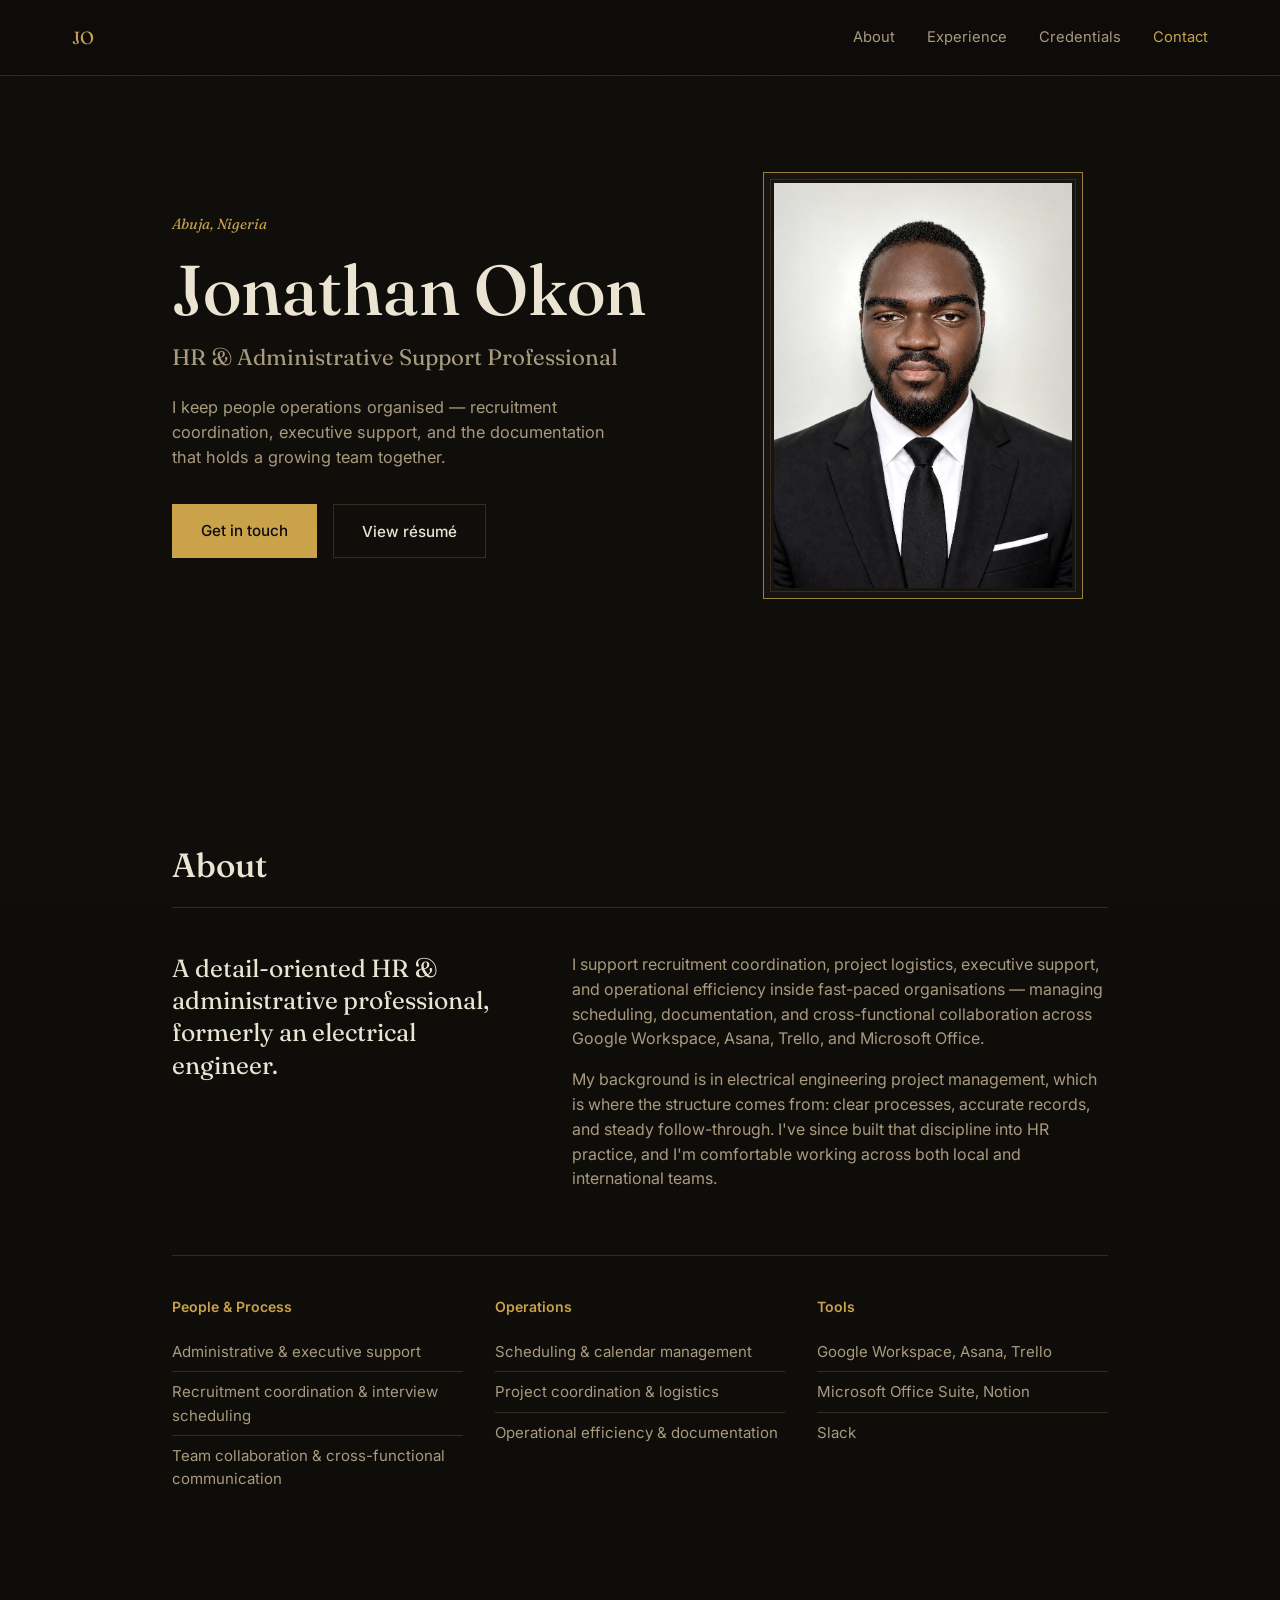
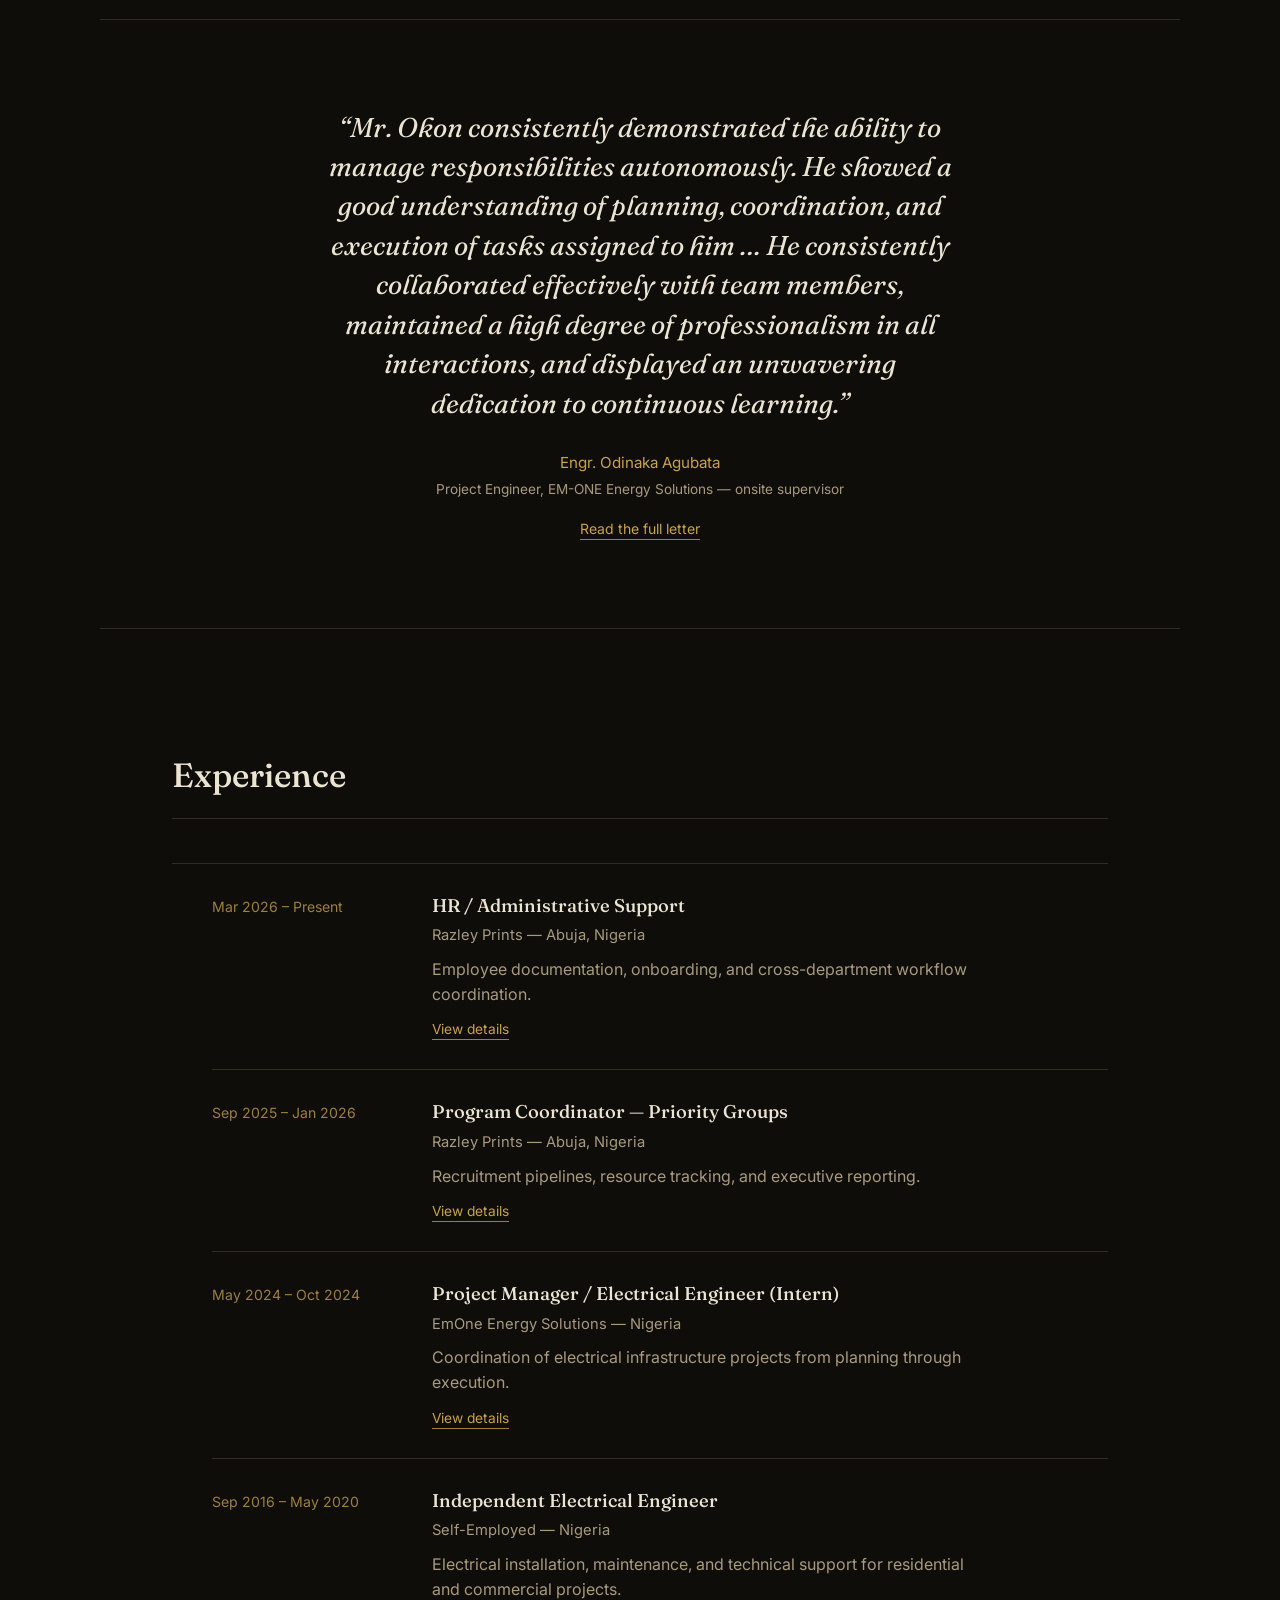
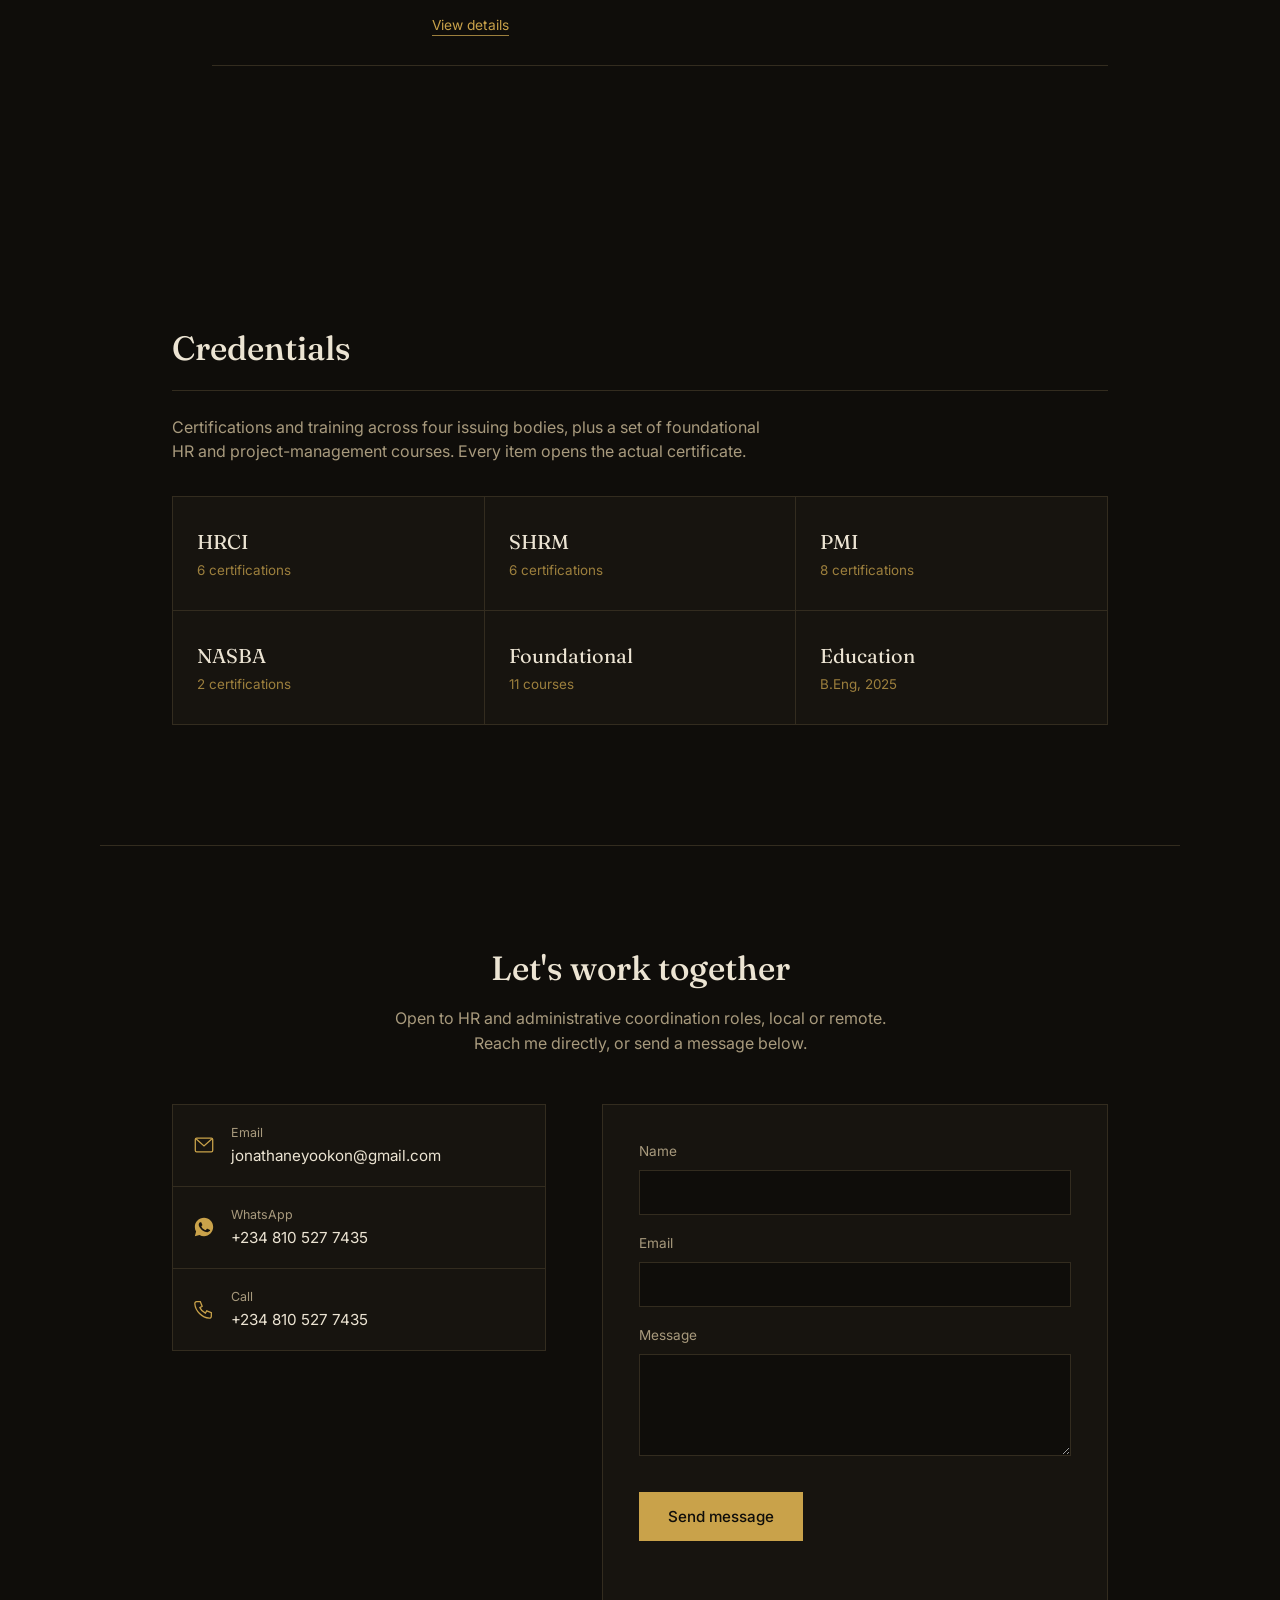
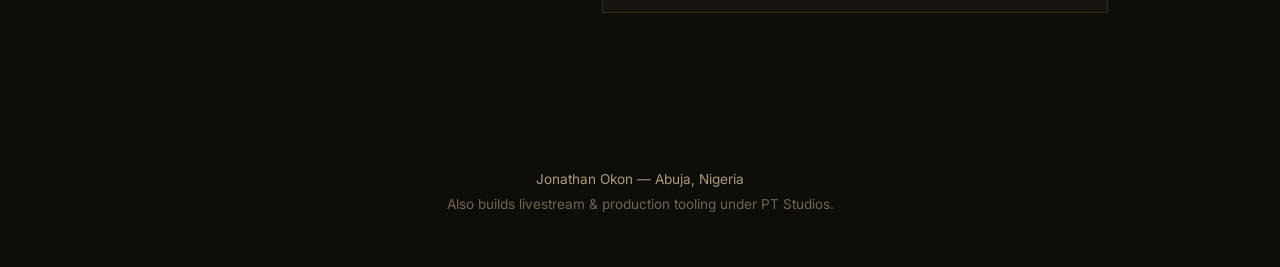
==== index.html @ d79b2dd8 "Update index.html" ====
<!DOCTYPE html>
<html lang="en">
<head>
<meta charset="UTF-8">
<meta name="viewport" content="width=device-width, initial-scale=1.0">
<title>Jonathan Okon — HR &amp; Administrative Support</title>
<meta name="description" content="Jonathan 'Pandaa' Okon — HR and Administrative Support professional based in Abuja, Nigeria. Recruitment coordination, project logistics, executive support.">

<meta property="og:type" content="profile">
<meta property="og:site_name" content="Jonathan Okon">
<meta property="og:title" content="Jonathan Okon — HR & Administrative Support">
<meta property="og:description" content="HR and Administrative Support professional based in Abuja, Nigeria. Recruitment coordination, project logistics, executive support.">
<meta property="og:image" content="https://jonathan-okon-portfolio.netlify.app/assets/og-image.jpg">
<meta property="og:image:width" content="1200">
<meta property="og:image:height" content="630">
<meta property="og:url" content="https://jonathan-okon-portfolio.netlify.app/">
<meta name="twitter:card" content="summary_large_image">
<meta name="twitter:title" content="Jonathan Okon — HR & Administrative Support">
<meta name="twitter:description" content="HR and Administrative Support professional based in Abuja, Nigeria. Recruitment coordination, project logistics, executive support.">
<meta name="twitter:image" content="https://jonathan-okon-portfolio.netlify.app/assets/og-image.jpg">
<link rel="icon" href="data:image/svg+xml,<svg xmlns=%22http://www.w3.org/2000/svg%22 viewBox=%220 0 100 100%22><rect width=%22100%22 height=%22100%22 rx=%2214%22 fill=%22%230f0d0a%22/><text x=%2250%22 y=%2258%22 font-family=%22Georgia,serif%22 font-size=%2238%22 fill=%22%23c9a24a%22 text-anchor=%22middle%22>JO</text></svg>">
<link rel="preconnect" href="https://fonts.googleapis.com">
<link rel="preconnect" href="https://fonts.gstatic.com" crossorigin>
<link href="https://fonts.googleapis.com/css2?family=Fraunces:opsz,wght@9..144,400;9..144,500;9..144,600&family=Inter:wght@400;500;600&display=swap" rel="stylesheet">
<link rel="preload" as="image" href="assets/jonathan-okon.jpg">
<link rel="stylesheet" href="css/style.css">
<script type="application/ld+json">
{
  "@context": "https://schema.org",
  "@type": "Person",
  "name": "Jonathan Okon",
  "alternateName": "Pandaa",
  "jobTitle": "HR & Administrative Support Professional",
  "url": "https://jonathan-okon-portfolio.netlify.app/",
  "image": "https://jonathan-okon-portfolio.netlify.app/assets/jonathan-okon.jpg",
  "email": "mailto:jonathaneyookon@gmail.com",
  "telephone": "+2348105277435",
  "address": {
    "@type": "PostalAddress",
    "addressLocality": "Abuja",
    "addressCountry": "NG"
  },
  "alumniOf": {
    "@type": "CollegeOrUniversity",
    "name": "University of Abuja"
  },
  "knowsAbout": [
    "Human Resources",
    "Administrative Support",
    "Recruitment Coordination",
    "Project Coordination"
  ]
}
</script>
</head>
<body>

<div class="grain" aria-hidden="true"></div>

<header class="site-nav">
  <a class="nav-mark" href="#top">JO</a>
  <nav>
    <a href="#about">About</a>
    <a href="#experience">Experience</a>
    <a href="#credentials">Credentials</a>
    <a href="#contact">Contact</a>
  </nav>
</header>

<main id="top">

  <!-- HERO -->
  <section class="hero" id="hero">
    <div class="hero-copy">
      <p class="hero-kicker">Abuja, Nigeria</p>
      <h1>Jonathan Okon</h1>
      <p class="hero-role">HR &amp; Administrative Support Professional</p>
      <p class="hero-lede">I keep people operations organised — recruitment coordination, executive support, and the documentation that holds a growing team together.</p>
      <div class="hero-actions">
        <a class="btn btn-gold" href="#contact">Get in touch</a>
        <button type="button" class="btn btn-line" data-pdf-src="assets/Jonathan-Okon-Resume.pdf" data-pdf-title="Résumé" data-pdf-kicker="Jonathan Okon">View résumé</button>
      </div>
    </div>
    <div class="hero-portrait">
      <div class="portrait-frame">
        <img src="assets/jonathan-okon.jpg" alt="Portrait of Jonathan Okon" width="864" height="1152">
      </div>
    </div>
  </section>

  <!-- ABOUT -->
  <section class="about" id="about">
    <h2>About</h2>
    <div class="about-grid">
      <p class="about-lead">A detail-oriented HR &amp; administrative professional, formerly an electrical engineer.</p>
      <div class="about-body">
        <p>I support recruitment coordination, project logistics, executive support, and operational efficiency inside fast-paced organisations — managing scheduling, documentation, and cross-functional collaboration across Google Workspace, Asana, Trello, and Microsoft Office.</p>
        <p>My background is in electrical engineering project management, which is where the structure comes from: clear processes, accurate records, and steady follow-through. I've since built that discipline into HR practice, and I'm comfortable working across both local and international teams.</p>
      </div>
    </div>

    <div class="competencies">
      <div class="competency-col">
        <h3>People &amp; Process</h3>
        <ul>
          <li>Administrative &amp; executive support</li>
          <li>Recruitment coordination &amp; interview scheduling</li>
          <li>Team collaboration &amp; cross-functional communication</li>
        </ul>
      </div>
      <div class="competency-col">
        <h3>Operations</h3>
        <ul>
          <li>Scheduling &amp; calendar management</li>
          <li>Project coordination &amp; logistics</li>
          <li>Operational efficiency &amp; documentation</li>
        </ul>
      </div>
      <div class="competency-col">
        <h3>Tools</h3>
        <ul>
          <li>Google Workspace, Asana, Trello</li>
          <li>Microsoft Office Suite, Notion</li>
          <li>Slack</li>
        </ul>
      </div>
    </div>
  </section>

  <!-- RECOMMENDATION -->
  <section class="recommendation" id="recommendation">
    <blockquote>
      <p>&ldquo;Mr. Okon consistently demonstrated the ability to manage responsibilities autonomously. He showed a good understanding of planning, coordination, and execution of tasks assigned to him&nbsp;&hellip; He consistently collaborated effectively with team members, maintained a high degree of professionalism in all interactions, and displayed an unwavering dedication to continuous learning.&rdquo;</p>
    </blockquote>
    <div class="recommendation-attribution">
      <span class="recommendation-name">Engr. Odinaka Agubata</span>
      <span class="recommendation-role">Project Engineer, EM-ONE Energy Solutions — onsite supervisor</span>
    </div>
    <button type="button" class="recommendation-link" data-pdf-src="assets/Recommendation-Letter.pdf" data-pdf-title="Recommendation Letter" data-pdf-kicker="Engr. Odinaka Agubata · EM-ONE Energy Solutions">Read the full letter</button>
  </section>

  <!-- EXPERIENCE -->
  <section class="experience" id="experience">
    <h2>Experience</h2>
    <ol class="timeline">

      <li class="timeline-item" data-open-modal="exp-1">
        <div class="timeline-when">Mar 2026 – Present</div>
        <div class="timeline-main">
          <h3>HR / Administrative Support</h3>
          <p class="timeline-org">Razley Prints — Abuja, Nigeria</p>
          <p class="timeline-summary">Employee documentation, onboarding, and cross-department workflow coordination.</p>
          <span class="timeline-link">View details</span>
        </div>
      </li>

      <li class="timeline-item" data-open-modal="exp-2">
        <div class="timeline-when">Sep 2025 – Jan 2026</div>
        <div class="timeline-main">
          <h3>Program Coordinator — Priority Groups</h3>
          <p class="timeline-org">Razley Prints — Abuja, Nigeria</p>
          <p class="timeline-summary">Recruitment pipelines, resource tracking, and executive reporting.</p>
          <span class="timeline-link">View details</span>
        </div>
      </li>

      <li class="timeline-item" data-open-modal="exp-3">
        <div class="timeline-when">May 2024 – Oct 2024</div>
        <div class="timeline-main">
          <h3>Project Manager / Electrical Engineer (Intern)</h3>
          <p class="timeline-org">EmOne Energy Solutions — Nigeria</p>
          <p class="timeline-summary">Coordination of electrical infrastructure projects from planning through execution.</p>
          <span class="timeline-link">View details</span>
        </div>
      </li>

      <li class="timeline-item" data-open-modal="exp-4">
        <div class="timeline-when">Sep 2016 – May 2020</div>
        <div class="timeline-main">
          <h3>Independent Electrical Engineer</h3>
          <p class="timeline-org">Self-Employed — Nigeria</p>
          <p class="timeline-summary">Electrical installation, maintenance, and technical support for residential and commercial projects.</p>
          <span class="timeline-link">View details</span>
        </div>
      </li>

    </ol>
  </section>

  <!-- CREDENTIALS -->
  <section class="credentials" id="credentials">
    <h2>Credentials</h2>
    <p class="credentials-lede">Certifications and training across four issuing bodies, plus a set of foundational HR and project-management courses. Every item opens the actual certificate.</p>

    <div class="credential-grid">
      <button class="credential-tile" data-open-modal="cred-hrci">
        <span class="credential-name">HRCI</span>
        <span class="credential-count">6 certifications</span>
      </button>
      <button class="credential-tile" data-open-modal="cred-shrm">
        <span class="credential-name">SHRM</span>
        <span class="credential-count">6 certifications</span>
      </button>
      <button class="credential-tile" data-open-modal="cred-pmi">
        <span class="credential-name">PMI</span>
        <span class="credential-count">8 certifications</span>
      </button>
      <button class="credential-tile" data-open-modal="cred-nasba">
        <span class="credential-name">NASBA</span>
        <span class="credential-count">2 certifications</span>
      </button>
      <button class="credential-tile" data-open-modal="cred-foundational">
        <span class="credential-name">Foundational</span>
        <span class="credential-count">11 courses</span>
      </button>
      <button class="credential-tile" data-open-modal="cred-education">
        <span class="credential-name">Education</span>
        <span class="credential-count">B.Eng, 2025</span>
      </button>
    </div>
  </section>

  <!-- CONTACT -->
  <section class="contact-strip" id="contact">
    <h2>Let's work together</h2>
    <p class="contact-lede">Open to HR and administrative coordination roles, local or remote. Reach me directly, or send a message below.</p>

    <div class="contact-layout">

      <ul class="contact-list">
        <li>
          <a class="contact-link" href="mailto:jonathaneyookon@gmail.com">
            <span class="contact-icon" aria-hidden="true">
              <svg viewBox="0 0 24 24" fill="none" stroke="currentColor" stroke-width="1.4"><rect x="2.5" y="4.5" width="19" height="15" rx="1.5"/><path d="M3.5 5.5 12 13 20.5 5.5"/></svg>
            </span>
            <span class="contact-text">
              <span class="contact-label">Email</span>
              <span class="contact-value">jonathaneyookon@gmail.com</span>
            </span>
          </a>
        </li>
        <li>
          <a class="contact-link" href="https://wa.me/2348105277435?text=Hello%20Jonathan%2C%20my%20name%20is%20____%2C%20from%20____.%20I%27m%20reaching%20out%20to%20____" target="_blank" rel="noopener">
            <span class="contact-icon" aria-hidden="true">
              <svg viewBox="0 0 24 24" fill="currentColor"><path d="M12.02 2C6.5 2 2 6.48 2 12c0 1.84.5 3.56 1.36 5.04L2 22l5.12-1.34A9.96 9.96 0 0 0 12.02 22C17.54 22 22 17.52 22 12S17.54 2 12.02 2Zm5.78 14.24c-.24.68-1.4 1.3-1.94 1.36-.5.06-1.12.08-1.8-.12-.42-.12-.96-.3-1.66-.6-2.92-1.26-4.82-4.18-4.96-4.38-.14-.2-1.18-1.58-1.18-3 0-1.44.75-2.14 1.02-2.44.26-.28.56-.34.76-.34.2 0 .4 0 .56.02.18.02.42-.08.66.5.24.6.82 2.06.9 2.2.08.16.14.34.02.54-.1.2-.16.32-.32.5-.16.18-.34.4-.48.54-.16.16-.32.32-.14.64.18.32.8 1.32 1.72 2.14 1.18 1.06 2.18 1.4 2.5 1.56.32.16.5.14.7-.06.2-.2.82-.94 1.04-1.26.22-.32.44-.26.72-.16.28.1 1.8.86 2.1 1.02.3.16.5.24.58.36.08.14.08.76-.16 1.44Z"/></svg>
            </span>
            <span class="contact-text">
              <span class="contact-label">WhatsApp</span>
              <span class="contact-value">+234 810 527 7435</span>
            </span>
          </a>
        </li>
        <li>
          <a class="contact-link" href="tel:+2348105277435">
            <span class="contact-icon" aria-hidden="true">
              <svg viewBox="0 0 24 24" fill="none" stroke="currentColor" stroke-width="1.4"><path d="M4 4h4l2 5-2.5 1.5a12 12 0 0 0 6 6L15 14l5 2v4a2 2 0 0 1-2.2 2C9.8 21.4 2.6 14.2 2 6.2A2 2 0 0 1 4 4Z"/></svg>
            </span>
            <span class="contact-text">
              <span class="contact-label">Call</span>
              <span class="contact-value">+234 810 527 7435</span>
            </span>
          </a>
        </li>
      </ul>

      <form class="contact-form" id="contact-form" name="contact" method="POST" action="/thanks.html" data-netlify="true" data-netlify-recaptcha="true" netlify-honeypot="company">
        <input type="hidden" name="form-name" value="contact">
        <p class="hidden-field"><label>Don't fill this out if you're human: <input name="company"></label></p>

        <label class="field">
          <span>Name</span>
          <input type="text" name="name" required autocomplete="name">
        </label>
        <label class="field">
          <span>Email</span>
          <input type="email" name="email" required autocomplete="email">
        </label>
        <label class="field">
          <span>Message</span>
          <textarea name="message" rows="4" required></textarea>
        </label>

        <div data-netlify-recaptcha="true"></div>

        <button class="btn btn-gold" type="submit">Send message</button>
        <p class="form-status" id="form-status" role="status" aria-live="polite"></p>
      </form>

    </div>
  </section>

</main>

<footer class="site-footer">
  <p>Jonathan Okon — Abuja, Nigeria</p>
  <p class="footer-note">Also builds livestream &amp; production tooling under PT Studios.</p>
</footer>

<!-- ===================== MODALS ===================== -->

<div class="modal-backdrop" id="modal-backdrop"></div>

<!-- Experience modals -->
<div class="modal" id="exp-1" role="dialog" aria-modal="true" aria-labelledby="exp-1-title">
  <button class="modal-close" data-close-modal aria-label="Close">&times;</button>
  <p class="modal-kicker">Jan 2026 – Present · Razley Prints</p>
  <h3 id="exp-1-title">HR / Administrative Support</h3>
  <ul>
    <li>Support HR and administrative operations across multiple internal departments.</li>
    <li>Prepare and maintain employee documentation, contracts, and HR records in accordance with company policy.</li>
    <li>Coordinate staff communication and internal workflow processes to ensure operational continuity.</li>
    <li>Manage organised employee filing and documentation systems for accurate record-keeping.</li>
    <li>Support onboarding activities and documentation for interns and NYSC corps members.</li>
    <li>Assist management with workflow coordination, scheduling, and administrative task delivery.</li>
    <li>Collaborate with internal teams to maintain smooth, efficient day-to-day operations.</li>
  </ul>
</div>

<div class="modal" id="exp-2" role="dialog" aria-modal="true" aria-labelledby="exp-2-title">
  <button class="modal-close" data-close-modal aria-label="Close">&times;</button>
  <p class="modal-kicker">Sep 2025 – Jan 2026 · Razley Prints</p>
  <h3 id="exp-2-title">Program Coordinator — Priority Groups</h3>
  <ul>
    <li>Managed administrative and logistical support for key organisational initiatives, ensuring consistent operational efficiency.</li>
    <li>Coordinated end-to-end recruitment pipelines and scheduled candidate interviews.</li>
    <li>Used Google Workspace and Asana to manage tasks, track deadlines, and allocate resources across teams.</li>
    <li>Prepared administrative and operational reports for executive-level meetings.</li>
    <li>Collaborated with cross-functional teams to ensure timely and successful project delivery.</li>
  </ul>
</div>

<div class="modal" id="exp-3" role="dialog" aria-modal="true" aria-labelledby="exp-3-title">
  <button class="modal-close" data-close-modal aria-label="Close">&times;</button>
  <p class="modal-kicker">May 2024 – Oct 2024 · EmOne Energy Solutions</p>
  <h3 id="exp-3-title">Project Manager / Electrical Engineer (Intern)</h3>
  <ul>
    <li>Supported coordination of electrical infrastructure projects from planning through execution.</li>
    <li>Contributed to project documentation, scheduling, and on-site supervision.</li>
    <li>Assisted project teams in delivering key project phases on schedule.</li>
    <li>Provided technical and operational support to the engineering team on active energy projects.</li>
  </ul>
</div>

<div class="modal" id="exp-4" role="dialog" aria-modal="true" aria-labelledby="exp-4-title">
  <button class="modal-close" data-close-modal aria-label="Close">&times;</button>
  <p class="modal-kicker">Sep 2016 – May 2020 · Self-Employed</p>
  <h3 id="exp-4-title">Independent Electrical Engineer</h3>
  <ul>
    <li>Delivered independent electrical installation, maintenance, and technical support services for residential and commercial projects.</li>
  </ul>
</div>

<!-- Credential modals -->
<div class="modal" id="cred-hrci" role="dialog" aria-modal="true" aria-labelledby="cred-hrci-title">
  <button class="modal-close" data-close-modal aria-label="Close">&times;</button>
  <p class="modal-kicker">HRCI</p>
  <h3 id="cred-hrci-title">HRCI Certifications</h3>
  <ul class="cert-list">
    <li><button type="button" data-pdf-src="assets/certificates/administrative-human-resources-hrci.pdf" data-pdf-title="Administrative Human Resources" data-pdf-kicker="HRCI Certification">Administrative Human Resources</button></li>
    <li><button type="button" data-pdf-src="assets/certificates/ethical-hr-leadership-hrci.pdf" data-pdf-title="Ethical HR Leadership" data-pdf-kicker="HRCI Certification">Ethical HR Leadership</button></li>
    <li><button type="button" data-pdf-src="assets/certificates/hr-strategic-workforce-planning-hrci.pdf" data-pdf-title="Human Resources Strategic Workforce Planning" data-pdf-kicker="HRCI Certification">Human Resources Strategic Workforce Planning</button></li>
    <li><button type="button" data-pdf-src="assets/certificates/introduction-to-employee-relations-hrci.pdf" data-pdf-title="Introduction to Employee Relations" data-pdf-kicker="HRCI Certification">Introduction to Employee Relations</button></li>
    <li><button type="button" data-pdf-src="assets/certificates/recruiting-foundations-hrci.pdf" data-pdf-title="Recruiting Foundations" data-pdf-kicker="HRCI Certification">Recruiting Foundations</button></li>
    <li><button type="button" data-pdf-src="assets/certificates/strategic-human-resources-hrci.pdf" data-pdf-title="Strategic Human Resources" data-pdf-kicker="HRCI Certification">Strategic Human Resources</button></li>
  </ul>
  <p class="modal-footnote">Delivered via LinkedIn Learning, an HRCI-approved recertification credit provider. Click any course to view its certificate.</p>
</div>

<div class="modal" id="cred-shrm" role="dialog" aria-modal="true" aria-labelledby="cred-shrm-title">
  <button class="modal-close" data-close-modal aria-label="Close">&times;</button>
  <p class="modal-kicker">SHRM</p>
  <h3 id="cred-shrm-title">SHRM Certifications</h3>
  <ul class="cert-list">
    <li><button type="button" data-pdf-src="assets/certificates/administrative-human-resources-shrm.pdf" data-pdf-title="Administrative Human Resources" data-pdf-kicker="SHRM Certification">Administrative Human Resources</button></li>
    <li><button type="button" data-pdf-src="assets/certificates/ethical-hr-leadership-shrm.pdf" data-pdf-title="Ethical HR Leadership" data-pdf-kicker="SHRM Certification">Ethical HR Leadership</button></li>
    <li><button type="button" data-pdf-src="assets/certificates/hr-strategic-workforce-planning-shrm.pdf" data-pdf-title="Human Resources Strategic Workforce Planning" data-pdf-kicker="SHRM Certification">Human Resources Strategic Workforce Planning</button></li>
    <li><button type="button" data-pdf-src="assets/certificates/introduction-to-employee-relations-shrm.pdf" data-pdf-title="Introduction to Employee Relations" data-pdf-kicker="SHRM Certification">Introduction to Employee Relations</button></li>
    <li><button type="button" data-pdf-src="assets/certificates/recruiting-foundations-shrm.pdf" data-pdf-title="Recruiting Foundations" data-pdf-kicker="SHRM Certification">Recruiting Foundations</button></li>
    <li><button type="button" data-pdf-src="assets/certificates/strategic-human-resources-shrm.pdf" data-pdf-title="Strategic Human Resources" data-pdf-kicker="SHRM Certification">Strategic Human Resources</button></li>
  </ul>
  <p class="modal-footnote">Delivered via LinkedIn Learning, an SHRM-approved recertification credit provider. Click any course to view its certificate.</p>
</div>

<div class="modal" id="cred-pmi" role="dialog" aria-modal="true" aria-labelledby="cred-pmi-title">
  <button class="modal-close" data-close-modal aria-label="Close">&times;</button>
  <p class="modal-kicker">PMI</p>
  <h3 id="cred-pmi-title">PMI Certifications</h3>
  <ul class="cert-list">
    <li><button type="button" data-pdf-src="assets/certificates/communicating-with-executives-pmi.pdf" data-pdf-title="Communicating with Executives" data-pdf-kicker="PMI Certification">Communicating with Executives</button></li>
    <li><button type="button" data-pdf-src="assets/certificates/executive-leadership-pmi.pdf" data-pdf-title="Executive Leadership" data-pdf-kicker="PMI Certification">Executive Leadership</button></li>
    <li><button type="button" data-pdf-src="assets/certificates/leadership-practical-skills-pmi.pdf" data-pdf-title="Leadership: Practical Skills" data-pdf-kicker="PMI Certification">Leadership: Practical Skills</button></li>
    <li><button type="button" data-pdf-src="assets/certificates/managing-multiple-projects-pmi.pdf" data-pdf-title="Managing Multiple Projects" data-pdf-kicker="PMI Certification">Managing Multiple Projects</button></li>
    <li><button type="button" data-pdf-src="assets/certificates/project-management-skills-for-leaders-pmi.pdf" data-pdf-title="Project Management Skills for Leaders" data-pdf-kicker="PMI Certification">Project Management Skills for Leaders</button></li>
    <li><button type="button" data-pdf-src="assets/certificates/skills-to-build-stronger-work-relationships-pmi.pdf" data-pdf-title="Skills to Build Stronger Work Relationships" data-pdf-kicker="PMI Certification">Skills to Build Stronger Work Relationships</button></li>
    <li><button type="button" data-pdf-src="assets/certificates/strategic-project-risk-management-pmi.pdf" data-pdf-title="Strategic Project Risk Management" data-pdf-kicker="PMI Certification">Strategic Project Risk Management</button></li>
    <li><button type="button" data-pdf-src="assets/certificates/strategic-thinking-pmi.pdf" data-pdf-title="Strategic Thinking" data-pdf-kicker="PMI Certification">Strategic Thinking</button></li>
  </ul>
  <p class="modal-footnote">Delivered via LinkedIn Learning as a PMI Registered Education Provider, eligible for PDU credit. Click any course to view its certificate.</p>
</div>

<div class="modal" id="cred-nasba" role="dialog" aria-modal="true" aria-labelledby="cred-nasba-title">
  <button class="modal-close" data-close-modal aria-label="Close">&times;</button>
  <p class="modal-kicker">NASBA</p>
  <h3 id="cred-nasba-title">NASBA Certifications</h3>
  <ul class="cert-list">
    <li><button type="button" data-pdf-src="assets/certificates/project-management-technical-projects-nasba.pdf" data-pdf-title="Project Management: Technical Projects" data-pdf-kicker="NASBA Certification">Project Management: Technical Projects</button></li>
    <li><button type="button" data-pdf-src="assets/certificates/strategic-project-risk-management-nasba.pdf" data-pdf-title="Strategic Project Risk Management" data-pdf-kicker="NASBA Certification">Strategic Project Risk Management</button></li>
  </ul>
  <p class="modal-footnote">Delivered via LinkedIn Learning as a NASBA CPE sponsor. Click either course to view its certificate.</p>
</div>

<div class="modal" id="cred-foundational" role="dialog" aria-modal="true" aria-labelledby="cred-foundational-title">
  <button class="modal-close" data-close-modal aria-label="Close">&times;</button>
  <p class="modal-kicker">Foundational courses</p>
  <h3 id="cred-foundational-title">Foundational Certificates</h3>
  <ul class="cert-list">
    <li><button type="button" data-pdf-src="assets/certificates/aspire-leaders-program.pdf" data-pdf-title="2026 Aspire Leaders Program" data-pdf-kicker="Aspire Institute">2026 Aspire Leaders Program</button></li>
    <li><button type="button" data-pdf-src="assets/certificates/introduction-to-human-resource-management.pdf" data-pdf-title="Introduction to Human Resource Management" data-pdf-kicker="Saylor Academy">Introduction to Human Resource Management</button></li>
    <li><button type="button" data-pdf-src="assets/certificates/human-resource-management.pdf" data-pdf-title="Human Resource Management" data-pdf-kicker="Saylor Academy">Human Resource Management</button></li>
    <li><button type="button" data-pdf-src="assets/certificates/basics-of-human-resource-management.pdf" data-pdf-title="Basics of Human Resource Management" data-pdf-kicker="UniAthena">Basics of Human Resource Management</button></li>
    <li><button type="button" data-pdf-src="assets/certificates/crisis-communication.pdf" data-pdf-title="Crisis Communication" data-pdf-kicker="Saylor Academy">Crisis Communication</button></li>
    <li><button type="button" data-pdf-src="assets/certificates/digital-and-social-media-marketing.pdf" data-pdf-title="Digital and Social Media Marketing" data-pdf-kicker="atingi (GIZ)">Digital and Social Media Marketing</button></li>
    <li><button type="button" data-pdf-src="assets/certificates/introduction-to-project-management.pdf" data-pdf-title="Introduction to Project Management" data-pdf-kicker="Saylor Academy">Introduction to Project Management</button></li>
    <li><button type="button" data-pdf-src="assets/certificates/strategic-management.pdf" data-pdf-title="Strategic Management" data-pdf-kicker="Saylor Academy">Strategic Management</button></li>
    <li><button type="button" data-pdf-src="assets/certificates/strategic-project-management.pdf" data-pdf-title="Strategic Project Management" data-pdf-kicker="Saylor Academy">Strategic Project Management</button></li>
    <li><button type="button" data-pdf-src="assets/certificates/tech-recruitment-certified-professional.pdf" data-pdf-title="Tech Recruitment Certified Professional" data-pdf-kicker="SkillPanel">Tech Recruitment Certified Professional</button></li>
    <li><button type="button" data-pdf-src="assets/certificates/mastering-communications-as-a-leader.pdf" data-pdf-title="Mastering Communications as a Leader" data-pdf-kicker="LinkedIn Learning">Mastering Communications as a Leader</button></li>
  </ul>
  <p class="modal-footnote">Aspire Institute is Harvard-affiliated (co-founded by HBS professors Tarun Khanna and Karim Lakhani); the rest are via Saylor Academy, UniAthena, atingi (GIZ), SkillPanel, and LinkedIn Learning. Click any course to view its certificate.</p>
</div>

<div class="modal" id="cred-education" role="dialog" aria-modal="true" aria-labelledby="cred-education-title">
  <button class="modal-close" data-close-modal aria-label="Close">&times;</button>
  <p class="modal-kicker">Education</p>
  <h3 id="cred-education-title">B.Eng. Electrical Engineering</h3>
  <p>University of Abuja (Yakubu Gowon University), Nigeria — completed 2025.</p>
</div>

<!-- Reusable document viewer modal (certificates, résumé, recommendation letter) -->
<div class="modal modal-pdf" id="pdf-modal" role="dialog" aria-modal="true" aria-labelledby="pdf-modal-title">
  <button class="modal-close" data-close-modal aria-label="Close">&times;</button>
  <p class="modal-kicker" id="pdf-modal-kicker">Document</p>
  <h3 id="pdf-modal-title">Loading…</h3>
  <div class="pdf-frame-wrap">
    <iframe id="pdf-frame" title="Document preview" src="" loading="lazy"></iframe>
  </div>
  <div class="pdf-modal-actions">
    <a class="btn btn-gold" id="pdf-download" href="#" download>Download PDF</a>
    <p class="pdf-fallback-note">Preview not loading? The download link above opens the same file directly.</p>
  </div>
</div>

<script src="https://www.google.com/recaptcha/api.js" async defer></script>
<script src="js/script.js"></script>
</body>
</html>
---- css/style.css ----
/* ==========================================================
   Tokens
   ========================================================== */
:root{
  --ink:        #0f0d0a;
  --panel:      #17140f;
  --panel-2:    #1e1a13;
  --line:       #332c1f;
  --paper:      #ece4d3;
  --paper-dim:  #a89a7d;
  --gold:       #c9a24a;
  --gold-soft:  #9c7f3d;

  --serif: "Fraunces", Georgia, "Times New Roman", serif;
  --sans:  "Inter", -apple-system, BlinkMacSystemFont, "Segoe UI", sans-serif;

  --max: 1080px;
}

*{ box-sizing:border-box; }
html{ scroll-behavior:smooth; }

body{
  margin:0;
  background:var(--ink);
  color:var(--paper);
  font-family:var(--sans);
  line-height:1.55;
  -webkit-font-smoothing:antialiased;
}

img{ max-width:100%; display:block; }

h1,h2,h3{
  font-family:var(--serif);
  font-weight:500;
  margin:0;
  color:var(--paper);
}

a{ color:inherit; }

ul{ margin:0; padding:0; list-style:none; }

@media (prefers-reduced-motion: reduce){
  *{ animation-duration:0.001ms !important; transition-duration:0.001ms !important; }
}

/* subtle grain so the black doesn't feel flat */
.grain{
  position:fixed; inset:0; pointer-events:none; z-index:0;
  opacity:0.05; mix-blend-mode:overlay;
  background-image:url("data:image/svg+xml,%3Csvg xmlns='http://www.w3.org/2000/svg' width='120' height='120'%3E%3Cfilter id='n'%3E%3CfeTurbulence type='fractalNoise' baseFrequency='0.9' numOctaves='2' stitchTiles='stitch'/%3E%3C/filter%3E%3Crect width='100%25' height='100%25' filter='url(%23n)'/%3E%3C/svg%3E");
}

/* ==========================================================
   Nav
   ========================================================== */
.site-nav{
  position:sticky; top:0; z-index:20;
  display:flex; align-items:center; justify-content:space-between;
  padding:24px clamp(24px, 6vw, 72px);
  background:rgba(15,13,10,0.82);
  backdrop-filter:blur(8px);
  border-bottom:1px solid var(--line);
}
.nav-mark{
  font-family:var(--serif); font-size:1.1rem; letter-spacing:0.02em;
  text-decoration:none; color:var(--gold);
}
.site-nav nav{ display:flex; gap:clamp(16px,3vw,32px); }
.site-nav nav a{
  text-decoration:none; color:var(--paper-dim); font-size:0.92rem;
  transition:color 0.2s ease;
}
.site-nav nav a:hover, .site-nav nav a:focus-visible{ color:var(--paper); }
.site-nav nav a.active{ color:var(--gold); }

/* ==========================================================
   Layout helpers
   ========================================================== */
main{ position:relative; z-index:1; }
section{
  max-width:var(--max);
  margin:0 auto;
  padding:clamp(64px,10vw,120px) clamp(24px,6vw,72px);
}
section h2{
  font-size:clamp(1.6rem,3vw,2.1rem);
  margin-bottom:clamp(28px,4vw,44px);
  padding-bottom:16px;
  border-bottom:1px solid var(--line);
}

/* ==========================================================
   Hero
   ========================================================== */
.hero{
  display:grid;
  grid-template-columns:1.15fr 0.85fr;
  align-items:center;
  gap:clamp(32px,6vw,64px);
  padding-top:clamp(56px,9vw,96px);
}
.hero-kicker{
  margin:0 0 18px;
  font-size:0.92rem;
  color:var(--gold);
  font-family:var(--serif);
  font-style:italic;
}
.hero h1{
  font-size:clamp(2.6rem,6vw,4.4rem);
  line-height:1.02;
  margin-bottom:14px;
}
.hero-role{
  font-family:var(--serif);
  font-size:clamp(1.15rem,2vw,1.4rem);
  color:var(--paper-dim);
  margin:0 0 20px;
}
.hero-lede{
  max-width:46ch;
  color:var(--paper-dim);
  font-size:1.02rem;
  margin:0 0 34px;
}
.hero-actions{ display:flex; gap:16px; flex-wrap:wrap; }

.hero-portrait{ display:flex; justify-content:center; }
.portrait-frame{
  width:min(320px,80vw);
  aspect-ratio:3/4;
  padding:10px;
  border:1px solid var(--gold-soft);
  background:var(--panel);
  position:relative;
}
.portrait-frame::after{
  content:"";
  position:absolute; inset:6px;
  border:1px solid var(--line);
  pointer-events:none;
}
.portrait-frame img{
  width:100%; height:100%; object-fit:cover;
  filter:grayscale(0.15) contrast(1.02);
}

/* ==========================================================
   Buttons
   ========================================================== */
.btn{
  display:inline-flex; align-items:center; justify-content:center;
  padding:14px 28px;
  font-family:var(--sans); font-size:0.95rem; font-weight:500;
  text-decoration:none; cursor:pointer;
  border:1px solid transparent;
  transition:background 0.2s ease, color 0.2s ease, border-color 0.2s ease;
}
.btn-gold{
  background:var(--gold); color:var(--ink); border-color:var(--gold);
}
.btn-gold:hover, .btn-gold:focus-visible{ background:#dcb75e; }
.btn-line{
  background:transparent; color:var(--paper); border-color:var(--line);
}
.btn-line:hover, .btn-line:focus-visible{ border-color:var(--gold); color:var(--gold); }

/* ==========================================================
   About
   ========================================================== */
.about-grid{
  display:grid;
  grid-template-columns:0.9fr 1.4fr;
  gap:clamp(24px,5vw,56px);
  margin-bottom:clamp(40px,6vw,64px);
}
.about-lead{
  font-family:var(--serif);
  font-size:clamp(1.2rem,2.2vw,1.55rem);
  color:var(--paper);
  margin:0;
  line-height:1.3;
}
.about-body p{
  color:var(--paper-dim);
  margin:0 0 16px;
  max-width:62ch;
}
.about-body p:last-child{ margin-bottom:0; }

.competencies{
  display:grid;
  grid-template-columns:repeat(3,1fr);
  gap:32px;
  padding-top:clamp(28px,4vw,40px);
  border-top:1px solid var(--line);
}
.competency-col h3{
  font-family:var(--sans);
  font-weight:600;
  font-size:0.88rem;
  color:var(--gold);
  margin-bottom:14px;
}
.competency-col ul li{
  color:var(--paper-dim);
  font-size:0.94rem;
  padding:8px 0;
  border-bottom:1px solid var(--line);
}
.competency-col ul li:last-child{ border-bottom:none; }

/* ==========================================================
   Recommendation pull-quote
   ========================================================== */
.recommendation{
  border-top:1px solid var(--line);
  border-bottom:1px solid var(--line);
  text-align:center;
  padding-top:clamp(56px,8vw,88px);
  padding-bottom:clamp(56px,8vw,88px);
}
.recommendation blockquote{
  margin:0 auto;
  max-width:64ch;
}
.recommendation blockquote p{
  font-family:var(--serif);
  font-style:italic;
  font-size:clamp(1.25rem,2.6vw,1.7rem);
  line-height:1.45;
  color:var(--paper);
  margin:0;
}
.recommendation-attribution{
  margin-top:28px;
  display:flex;
  flex-direction:column;
  gap:4px;
}
.recommendation-name{
  color:var(--gold);
  font-size:0.95rem;
}
.recommendation-role{
  color:var(--paper-dim);
  font-size:0.85rem;
}
.recommendation-link{
  display:inline-block;
  margin-top:20px;
  background:none;
  border:none;
  border-bottom:1px solid var(--gold-soft);
  color:var(--gold);
  font-family:inherit;
  font-size:0.88rem;
  text-decoration:none;
  padding:0 0 2px;
  cursor:pointer;
}
.recommendation-link:hover, .recommendation-link:focus-visible{ color:#dcb75e; }

/* ==========================================================
   Experience timeline
   ========================================================== */
.timeline{ border-top:1px solid var(--line); }
.timeline-item{
  display:grid;
  grid-template-columns:180px 1fr;
  gap:clamp(16px,4vw,40px);
  padding:28px 0;
  border-bottom:1px solid var(--line);
  cursor:pointer;
}
.timeline-when{
  color:var(--gold-soft);
  font-size:0.88rem;
  padding-top:4px;
  white-space:nowrap;
}
.timeline-main h3{
  font-size:1.15rem;
  margin-bottom:4px;
}
.timeline-org{
  color:var(--paper-dim);
  font-size:0.92rem;
  margin:0 0 10px;
}
.timeline-summary{
  color:var(--paper-dim);
  margin:0 0 10px;
  max-width:56ch;
}
.timeline-link{
  font-size:0.86rem;
  color:var(--gold);
  border-bottom:1px solid var(--gold-soft);
  padding-bottom:2px;
}
.timeline-item:hover .timeline-link,
.timeline-item:focus-visible .timeline-link{ color:#dcb75e; }

/* ==========================================================
   Credentials
   ========================================================== */
.credentials-lede{
  color:var(--paper-dim);
  max-width:60ch;
  margin:-20px 0 32px;
}
.credential-grid{
  display:grid;
  grid-template-columns:repeat(3,1fr);
  gap:1px;
  background:var(--line);
  border:1px solid var(--line);
}
.credential-tile{
  background:var(--panel);
  border:none;
  color:var(--paper);
  padding:32px 24px;
  text-align:left;
  cursor:pointer;
  font-family:var(--sans);
  display:flex; flex-direction:column; gap:8px;
  transition:background 0.2s ease;
}
.credential-tile:hover, .credential-tile:focus-visible{ background:var(--panel-2); }
.credential-name{
  font-family:var(--serif);
  font-size:1.25rem;
  color:var(--paper);
}
.credential-count{
  font-size:0.84rem;
  color:var(--gold-soft);
}

/* ==========================================================
   Contact strip
   ========================================================== */
.contact-strip{
  text-align:center;
  border-top:1px solid var(--line);
  padding-top:clamp(64px,10vw,96px);
}
.contact-strip h2{
  border:none; margin-bottom:12px; padding-bottom:0;
}
.contact-lede{
  color:var(--paper-dim);
  max-width:52ch;
  margin:0 auto 48px;
}

.contact-layout{
  display:grid;
  grid-template-columns:0.85fr 1.15fr;
  gap:clamp(28px,5vw,56px);
  text-align:left;
}

/* contact method list */
.contact-list{
  display:flex; flex-direction:column; gap:1px;
  background:var(--line); border:1px solid var(--line);
  align-self:start;
}
.contact-link{
  display:flex; align-items:center; gap:16px;
  background:var(--panel);
  padding:18px 20px;
  text-decoration:none;
  transition:background 0.2s ease;
}
.contact-link:hover, .contact-link:focus-visible{ background:var(--panel-2); }
.contact-icon{
  flex:none;
  width:22px; height:22px;
  color:var(--gold);
}
.contact-icon svg{ width:100%; height:100%; }
.contact-text{ display:flex; flex-direction:column; gap:2px; }
.contact-label{ color:var(--paper-dim); font-size:0.78rem; }
.contact-value{ color:var(--paper); font-size:0.95rem; word-break:break-word; }

/* contact form */
.contact-form{
  display:flex; flex-direction:column; gap:18px;
  background:var(--panel);
  border:1px solid var(--line);
  padding:clamp(24px,4vw,36px);
}
.hidden-field{ position:absolute; left:-9999px; }
.field{ display:flex; flex-direction:column; gap:8px; text-align:left; }
.field span{ color:var(--paper-dim); font-size:0.85rem; }
.field input,
.field textarea{
  background:var(--ink);
  border:1px solid var(--line);
  color:var(--paper);
  font-family:var(--sans);
  font-size:0.95rem;
  padding:12px 14px;
  resize:vertical;
}
.field input:focus,
.field textarea:focus{
  outline:none;
  border-color:var(--gold-soft);
}
.contact-form .btn{ align-self:flex-start; border:1px solid var(--gold); }
.form-status{
  margin:0; font-size:0.88rem; color:var(--gold);
  min-height:1.2em;
}
.form-status.is-error{ color:#c97a4a; }

@media (max-width: 820px){
  .contact-layout{ grid-template-columns:1fr; }
}

/* ==========================================================
   Footer
   ========================================================== */
.site-footer{
  padding:32px clamp(24px,6vw,72px) 48px;
  text-align:center;
  color:var(--paper-dim);
  font-size:0.85rem;
  position:relative; z-index:1;
}
.site-footer p{ margin:4px 0; }
.footer-note{ color:#6f6551; }

/* ==========================================================
   Modals
   ========================================================== */
.modal-backdrop{
  position:fixed; inset:0;
  background:rgba(8,7,5,0.7);
  opacity:0; visibility:hidden;
  transition:opacity 0.25s ease;
  z-index:50;
}
.modal-backdrop.is-open{ opacity:1; visibility:visible; }

.modal{
  position:fixed;
  top:50%; left:50%;
  transform:translate(-50%,-48%);
  width:min(560px, 90vw);
  max-height:82vh;
  overflow-y:auto;
  background:var(--panel);
  border:1px solid var(--gold-soft);
  padding:clamp(28px,4vw,44px);
  z-index:60;
  opacity:0; visibility:hidden;
  transition:opacity 0.25s ease, transform 0.25s ease;
}
.modal.is-open{
  opacity:1; visibility:visible;
  transform:translate(-50%,-50%);
}
.modal-close{
  position:absolute; top:16px; right:16px;
  width:32px; height:32px;
  background:transparent; border:1px solid var(--line);
  color:var(--paper-dim);
  font-size:1.2rem; line-height:1;
  cursor:pointer;
}
.modal-close:hover{ color:var(--gold); border-color:var(--gold-soft); }
.modal-kicker{
  color:var(--gold);
  font-family:var(--serif);
  font-style:italic;
  font-size:0.9rem;
  margin:0 0 8px;
}
.modal h3{
  font-size:1.4rem;
  margin-bottom:18px;
  padding-right:28px;
}
.modal ul li{
  color:var(--paper-dim);
  padding:10px 0;
  border-bottom:1px solid var(--line);
  font-size:0.95rem;
}
.modal ul li:last-child{ border-bottom:none; }
.cert-list li{ padding:0; }
.cert-list li button{
  display:flex;
  width:100%;
  align-items:center;
  justify-content:space-between;
  gap:12px;
  padding:12px 2px;
  color:var(--paper);
  text-decoration:none;
  background:none;
  border:none;
  font-family:inherit;
  font-size:0.95rem;
  text-align:left;
  cursor:pointer;
}
.cert-list li button::after{
  content:"View";
  flex:none;
  font-size:0.76rem;
  color:var(--gold-soft);
  border:1px solid var(--line);
  padding:3px 8px;
}
.cert-list li button:hover, .cert-list li button:focus-visible{ color:var(--gold); }
.cert-list li button:hover::after, .cert-list li button:focus-visible::after{ color:var(--gold); border-color:var(--gold-soft); }
.modal p{ color:var(--paper-dim); }

/* Document viewer modal (certificates, résumé, recommendation letter) */
.modal-pdf{
  width:min(760px, 94vw);
  max-height:90vh;
}
.pdf-frame-wrap{
  margin:18px 0 20px;
  height:min(60vh, 560px);
  background:#e8e4da;
  border:1px solid var(--line);
}
#pdf-frame{
  width:100%;
  height:100%;
  border:0;
}
.pdf-modal-actions{
  display:flex;
  align-items:center;
  gap:16px;
  flex-wrap:wrap;
}
.pdf-fallback-note{
  margin:0;
  font-size:0.8rem;
  color:#6f6551;
}
@media (max-width: 600px){
  .pdf-frame-wrap{ height:min(50vh, 420px); }
}
.modal-footnote{
  margin-top:20px;
  padding-top:16px;
  border-top:1px solid var(--line);
  font-size:0.88rem;
}
.modal-footnote a{ color:var(--gold); }



/* ==========================================================
   Responsive
   ========================================================== */
@media (max-width: 820px){
  .hero{ grid-template-columns:1fr; text-align:left; }
  .hero-portrait{ order:-1; margin-bottom:8px; justify-content:flex-start; }
  .portrait-frame{ width:180px; }
  .about-grid{ grid-template-columns:1fr; }
  .competencies{ grid-template-columns:1fr; gap:24px; }
  .timeline-item{ grid-template-columns:1fr; }
  .credential-grid{ grid-template-columns:1fr 1fr; }
  .site-nav nav{ gap:14px; }
  .site-nav nav a{ font-size:0.82rem; }
}
@media (max-width: 480px){
  .credential-grid{ grid-template-columns:1fr; }
}

/* ==========================================================
   Print
   ========================================================== */
@media print{
  .grain, .site-nav, .modal-backdrop, .modal, .contact-form,
  .hero-actions, .recommendation-link, .footer-note{ display:none !important; }

  body{ background:#fff; color:#111; }
  a{ color:#111; text-decoration:underline; }

  section{ padding:24px 0; max-width:100%; }
  h1, h2, h3{ color:#111; }
  .hero-lede, .about-body p, .timeline-summary, .timeline-org,
  .competency-col ul li, .contact-value, .credentials-lede{ color:#333; }

  .hero{ grid-template-columns:1fr; }
  .portrait-frame{ border-color:#999; width:140px; }
  .recommendation{ border-color:#ccc; }
  .recommendation blockquote p{ color:#111; }

  .credential-tile{ border:1px solid #ccc; background:#fff; }
  .credential-name{ color:#111; }
  .credential-count{ color:#555; }

  .timeline, .credential-grid, .contact-list{ border-color:#ccc; }
  .timeline-item{ border-color:#ccc; }
  .timeline-link{ display:none; }

  .site-footer{ color:#555; }
}
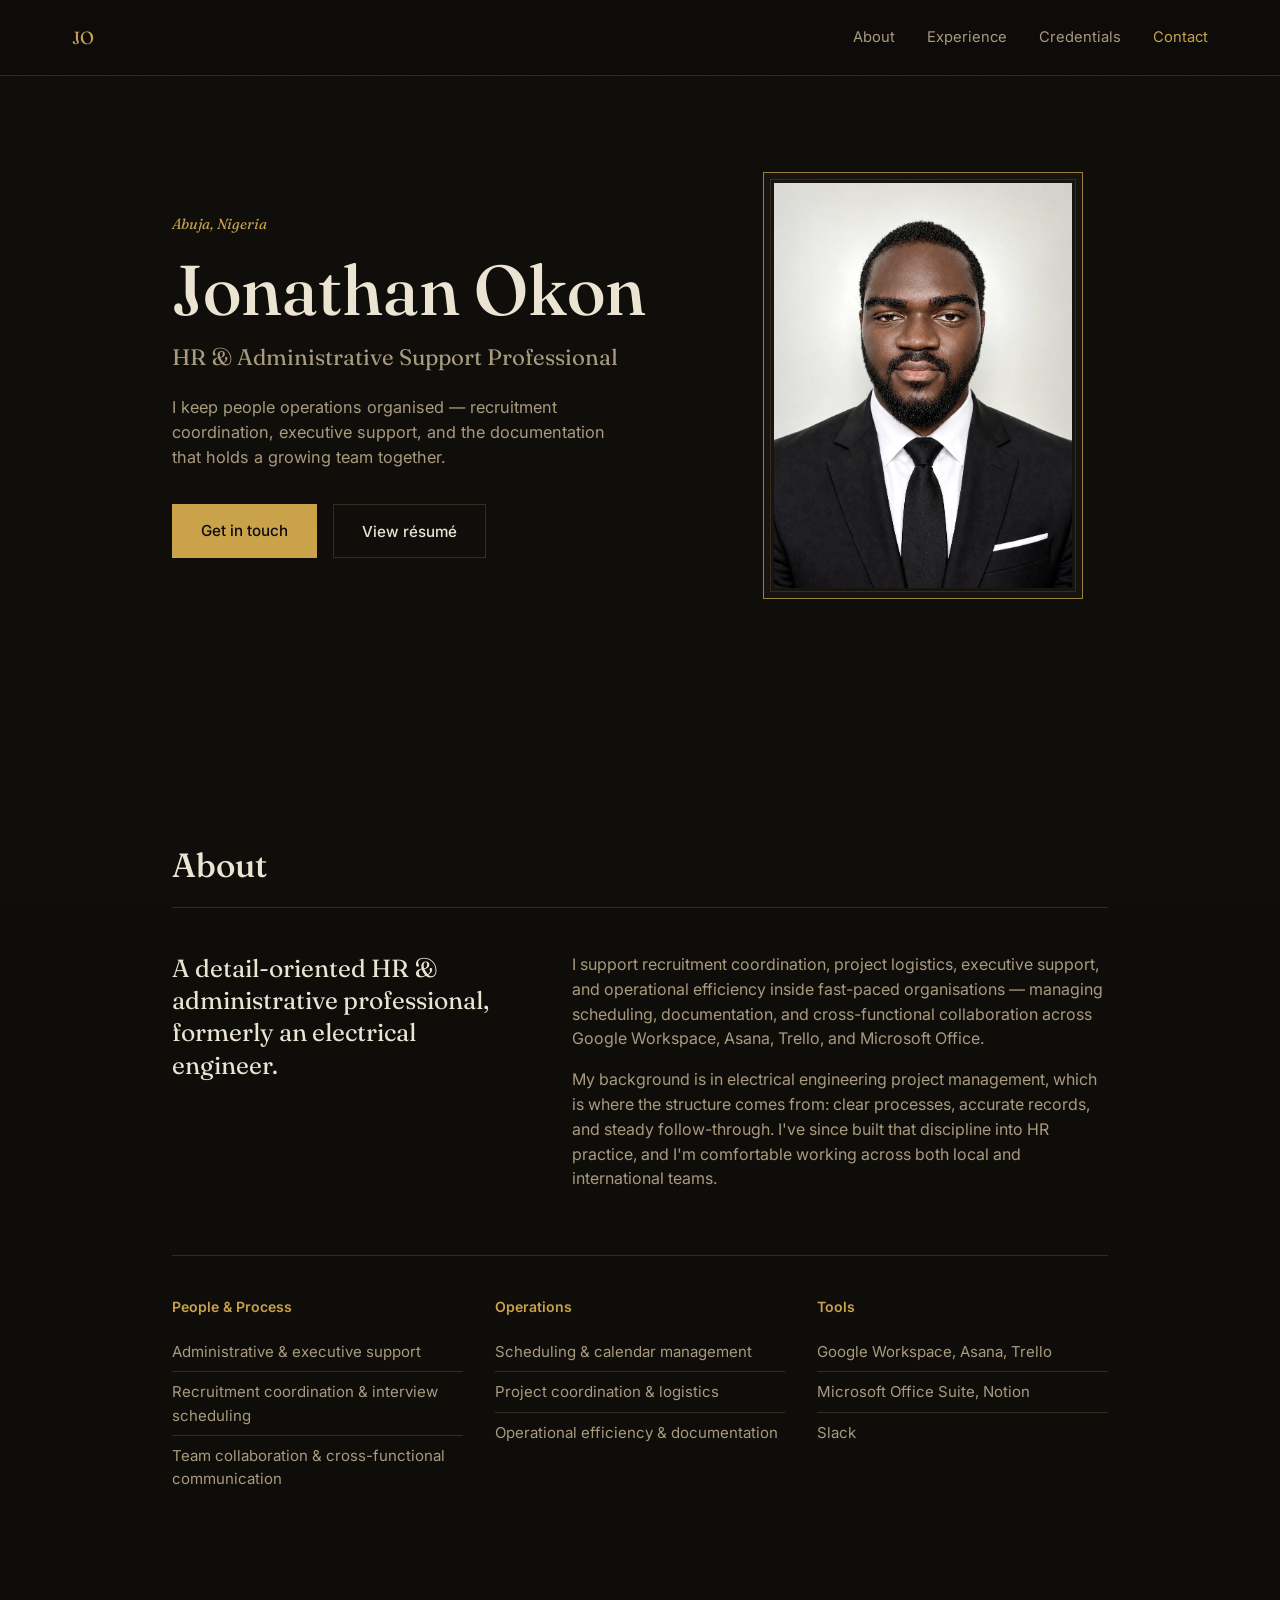
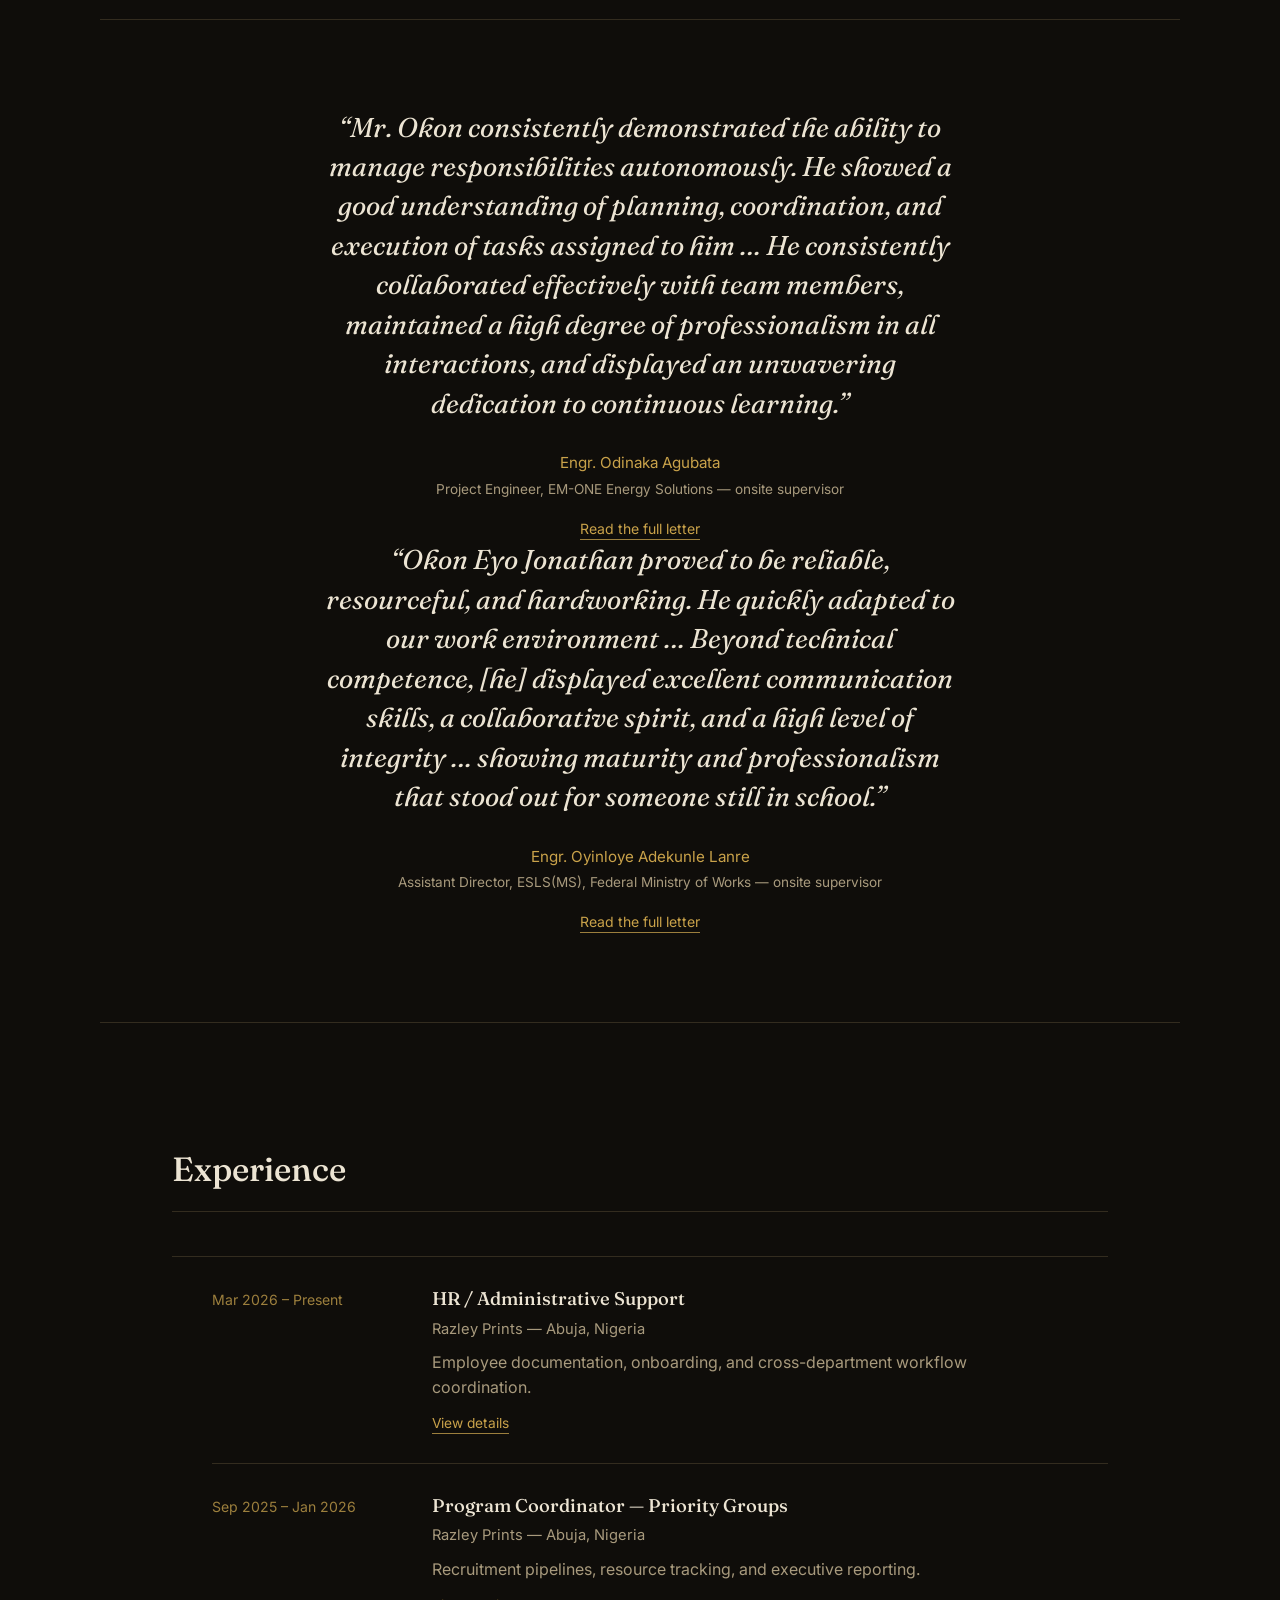
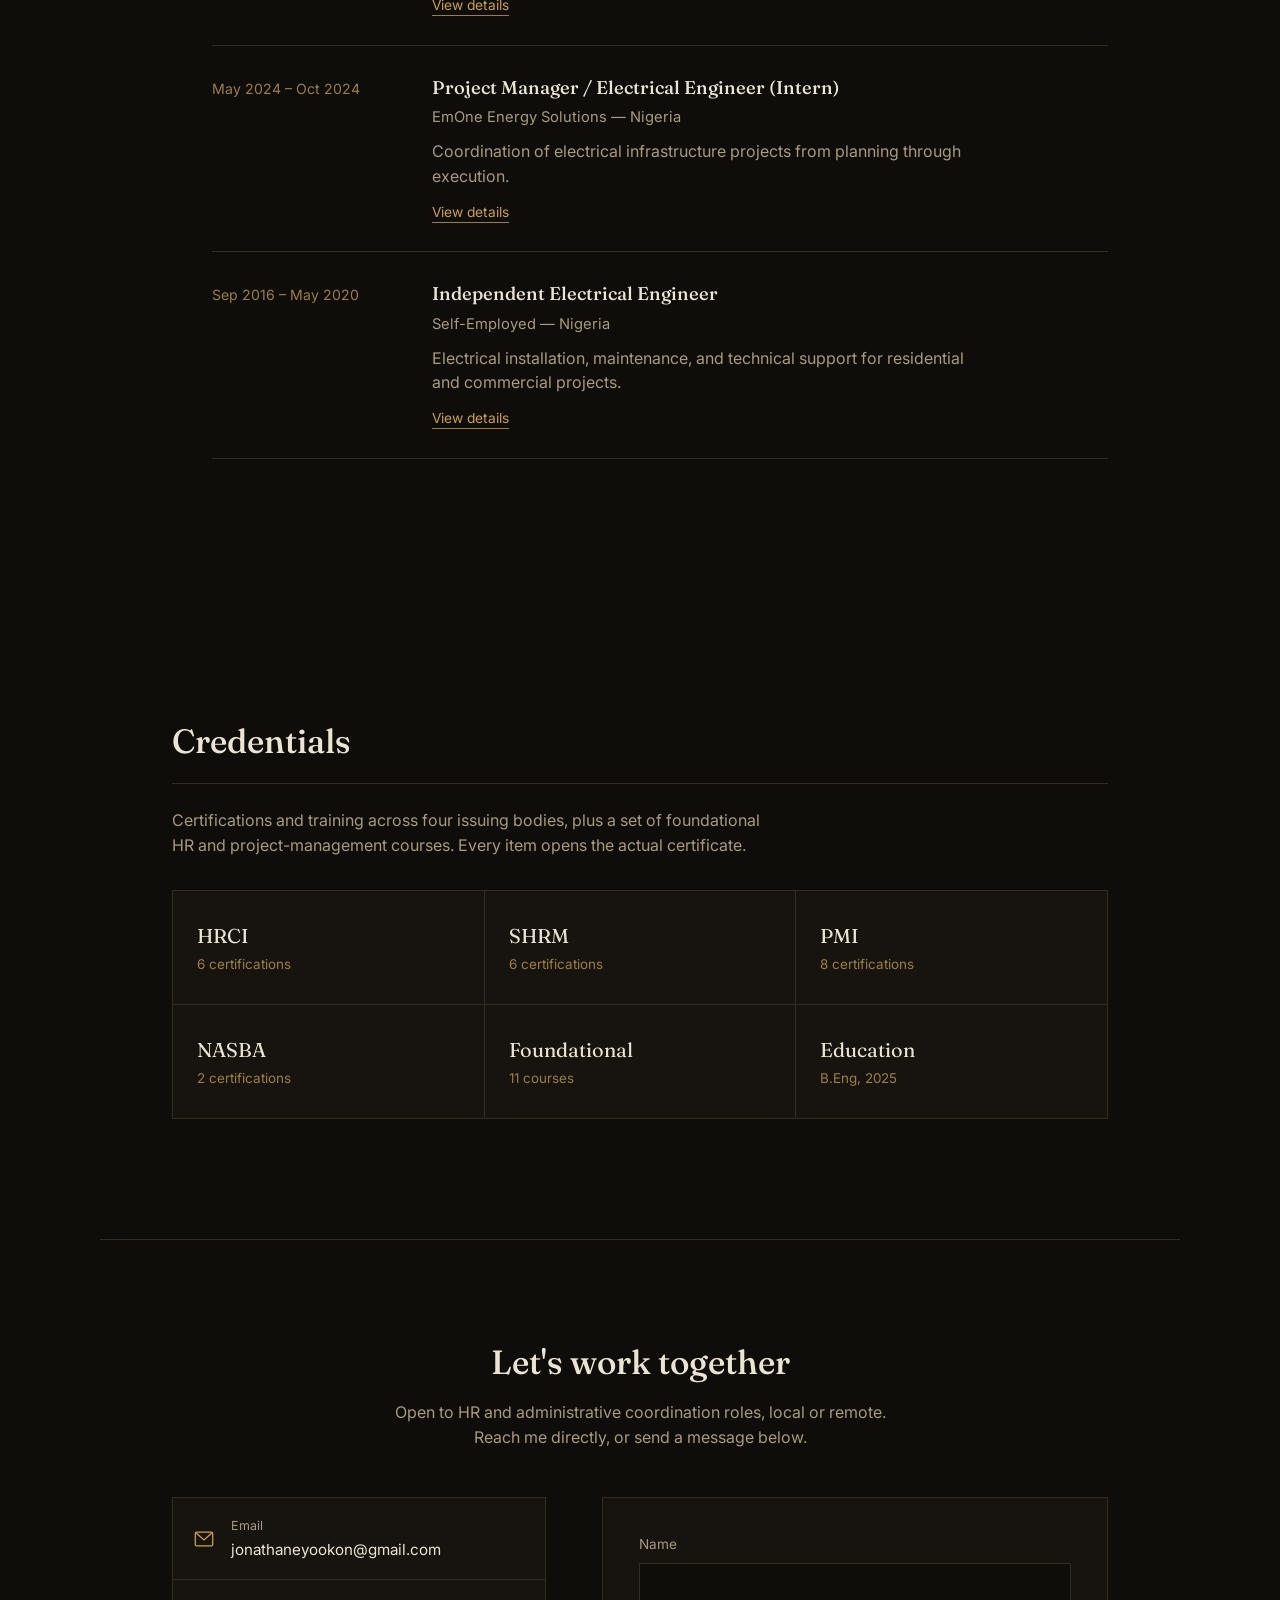
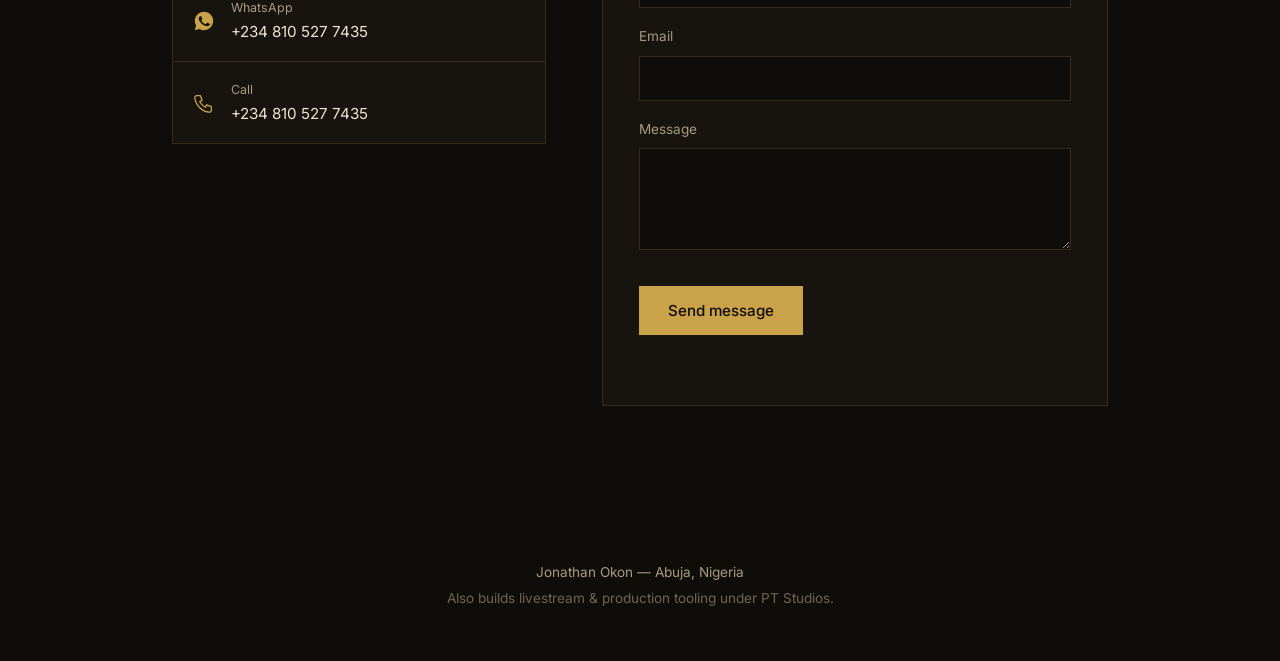
==== commit 67e4fa3b: "Update index.html" ====
--- a/index.html
+++ b/index.html
@@ -129,14 +129,31 @@
 
   <!-- RECOMMENDATION -->
   <section class="recommendation" id="recommendation">
-    <blockquote>
-      <p>&ldquo;Mr. Okon consistently demonstrated the ability to manage responsibilities autonomously. He showed a good understanding of planning, coordination, and execution of tasks assigned to him&nbsp;&hellip; He consistently collaborated effectively with team members, maintained a high degree of professionalism in all interactions, and displayed an unwavering dedication to continuous learning.&rdquo;</p>
-    </blockquote>
-    <div class="recommendation-attribution">
-      <span class="recommendation-name">Engr. Odinaka Agubata</span>
-      <span class="recommendation-role">Project Engineer, EM-ONE Energy Solutions — onsite supervisor</span>
-    </div>
-    <button type="button" class="recommendation-link" data-pdf-src="assets/Recommendation-Letter.pdf" data-pdf-title="Recommendation Letter" data-pdf-kicker="Engr. Odinaka Agubata · EM-ONE Energy Solutions">Read the full letter</button>
+    <div class="recommendation-grid">
+
+      <div class="recommendation-card">
+        <blockquote>
+          <p>&ldquo;Mr. Okon consistently demonstrated the ability to manage responsibilities autonomously. He showed a good understanding of planning, coordination, and execution of tasks assigned to him&nbsp;&hellip; He consistently collaborated effectively with team members, maintained a high degree of professionalism in all interactions, and displayed an unwavering dedication to continuous learning.&rdquo;</p>
+        </blockquote>
+        <div class="recommendation-attribution">
+          <span class="recommendation-name">Engr. Odinaka Agubata</span>
+          <span class="recommendation-role">Project Engineer, EM-ONE Energy Solutions — onsite supervisor</span>
+        </div>
+        <button type="button" class="recommendation-link" data-pdf-src="assets/Recommendation-Letter.pdf" data-pdf-title="Recommendation Letter" data-pdf-kicker="Engr. Odinaka Agubata · EM-ONE Energy Solutions">Read the full letter</button>
+      </div>
+
+      <div class="recommendation-card">
+        <blockquote>
+          <p>&ldquo;Okon Eyo Jonathan proved to be reliable, resourceful, and hardworking. He quickly adapted to our work environment&nbsp;&hellip; Beyond technical competence, [he] displayed excellent communication skills, a collaborative spirit, and a high level of integrity&nbsp;&hellip; showing maturity and professionalism that stood out for someone still in school.&rdquo;</p>
+        </blockquote>
+        <div class="recommendation-attribution">
+          <span class="recommendation-name">Engr. Oyinloye Adekunle Lanre</span>
+          <span class="recommendation-role">Assistant Director, ESLS(MS), Federal Ministry of Works — onsite supervisor</span>
+        </div>
+        <button type="button" class="recommendation-link" data-pdf-src="assets/reference_letter.pdf" data-pdf-title="Reference Letter" data-pdf-kicker="Engr. Oyinloye Adekunle Lanre · Federal Ministry of Works">Read the full letter</button>
+      </div>
+
+    </div>
   </section>
 
   <!-- EXPERIENCE -->
@@ -263,7 +280,7 @@
         </li>
       </ul>
 
-      <form class="contact-form" id="contact-form" name="contact" method="POST" action="/thanks.html" data-netlify="true" data-netlify-recaptcha="true" netlify-honeypot="company">
+      <form class="contact-form" id="contact-form" name="contact" method="POST" action="/?sent=true#contact" data-netlify="true" data-netlify-recaptcha="true" netlify-honeypot="company">
         <input type="hidden" name="form-name" value="contact">
         <p class="hidden-field"><label>Don't fill this out if you're human: <input name="company"></label></p>
 
@@ -303,7 +320,7 @@
 <!-- Experience modals -->
 <div class="modal" id="exp-1" role="dialog" aria-modal="true" aria-labelledby="exp-1-title">
   <button class="modal-close" data-close-modal aria-label="Close">&times;</button>
-  <p class="modal-kicker">Jan 2026 – Present · Razley Prints</p>
+  <p class="modal-kicker">Mar 2026 – Present · Razley Prints</p>
   <h3 id="exp-1-title">HR / Administrative Support</h3>
   <ul>
     <li>Support HR and administrative operations across multiple internal departments.</li>
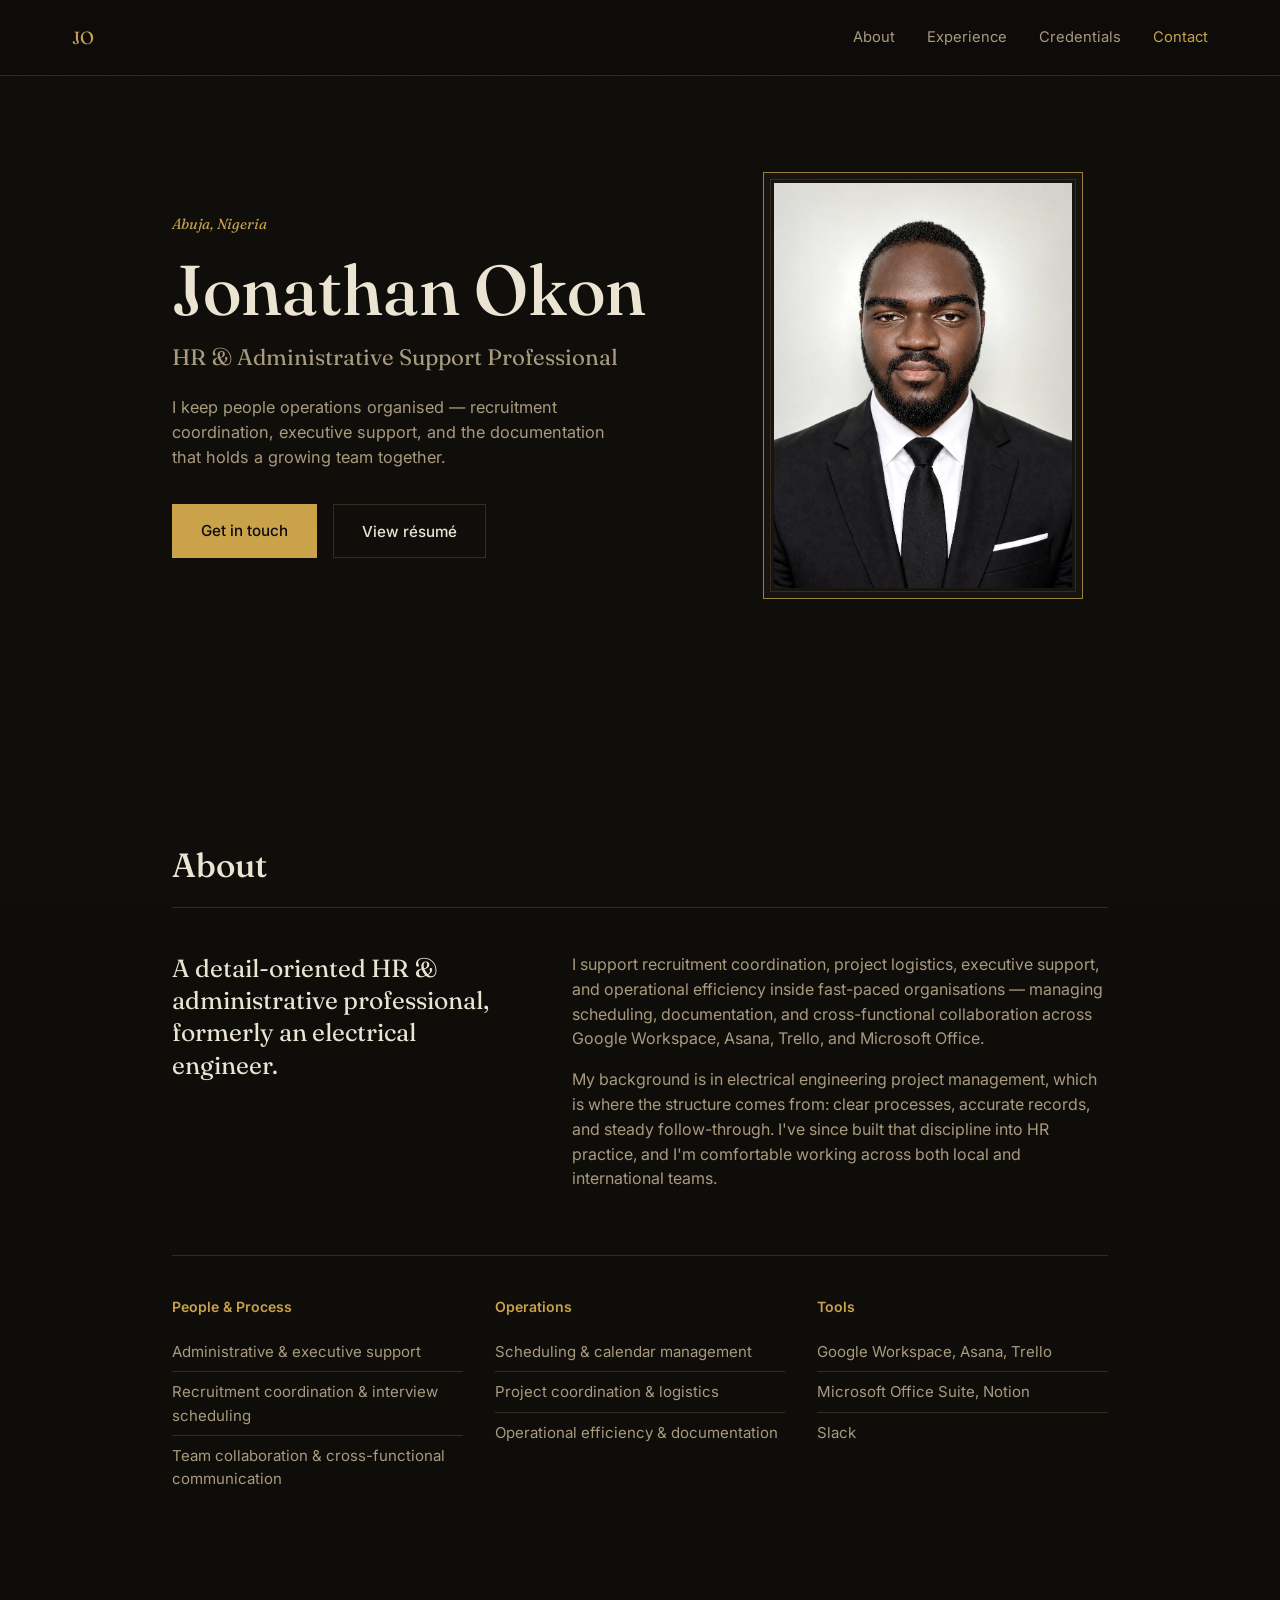
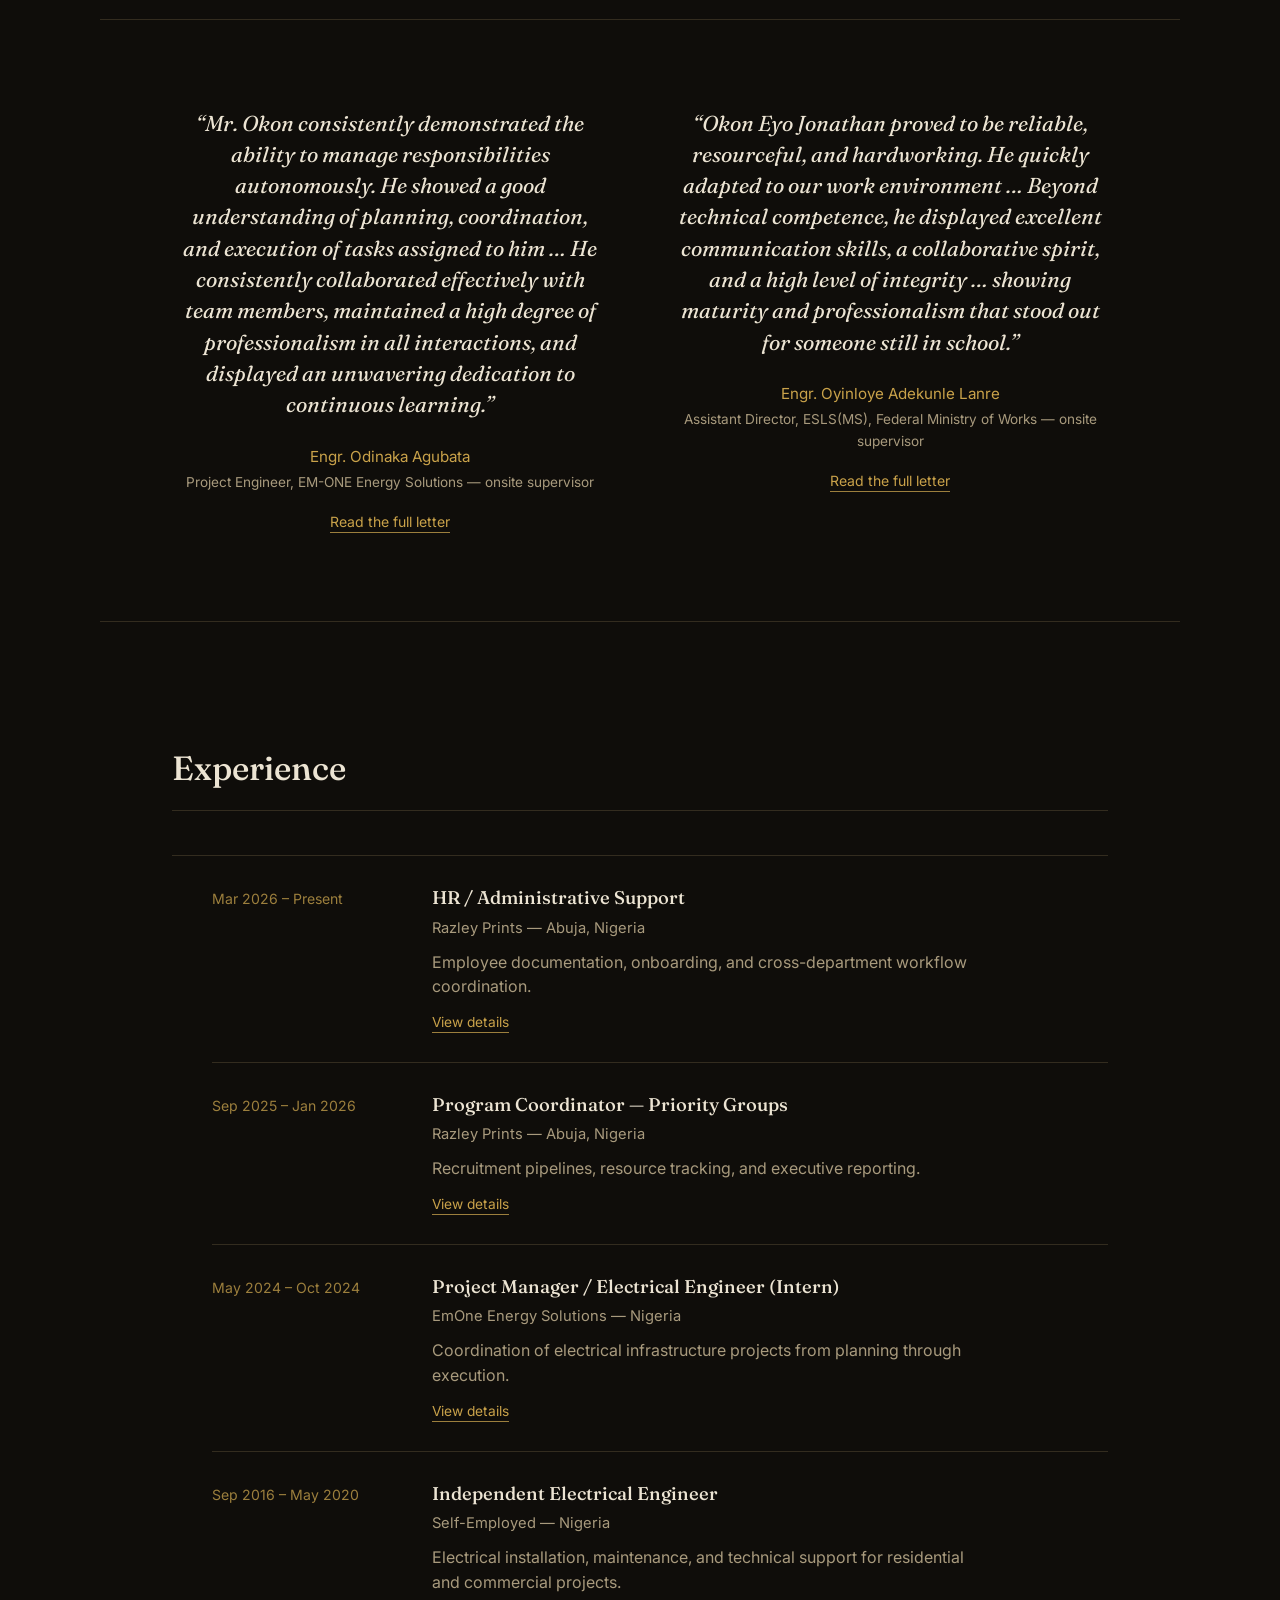
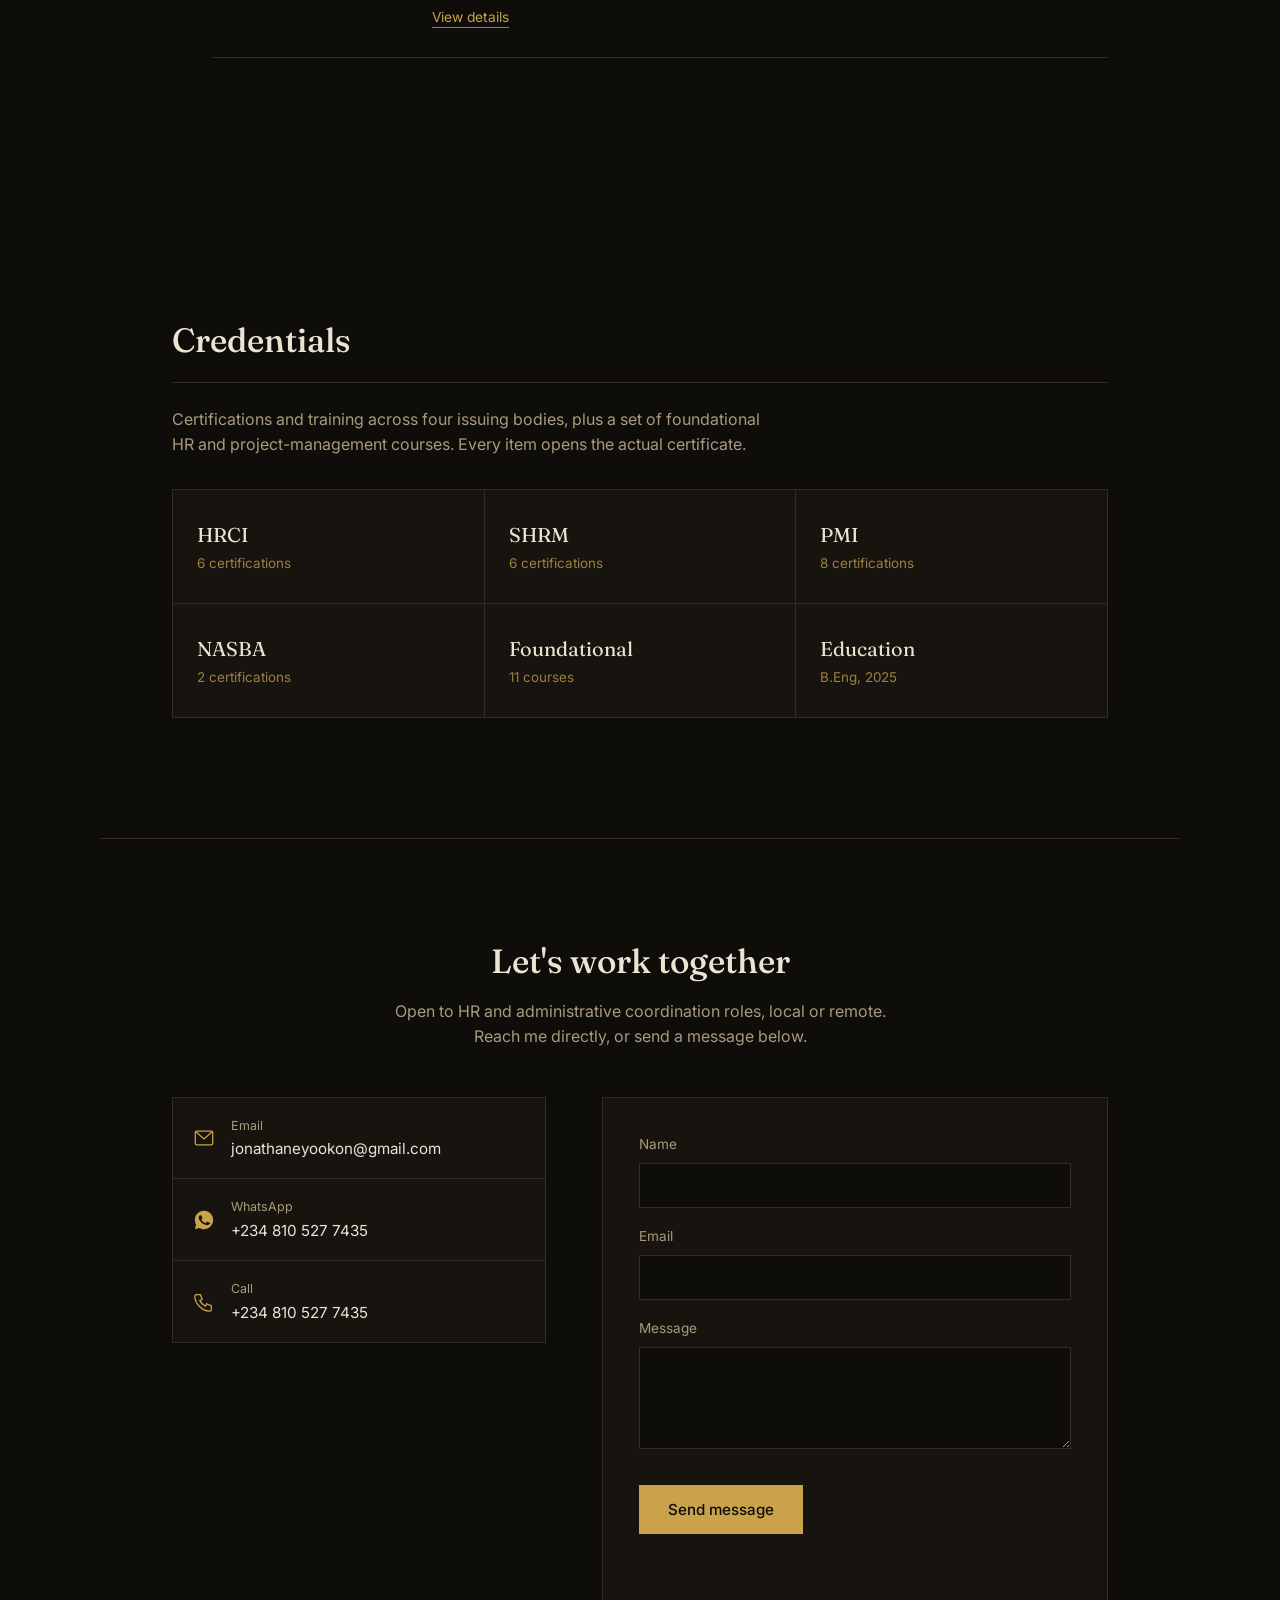
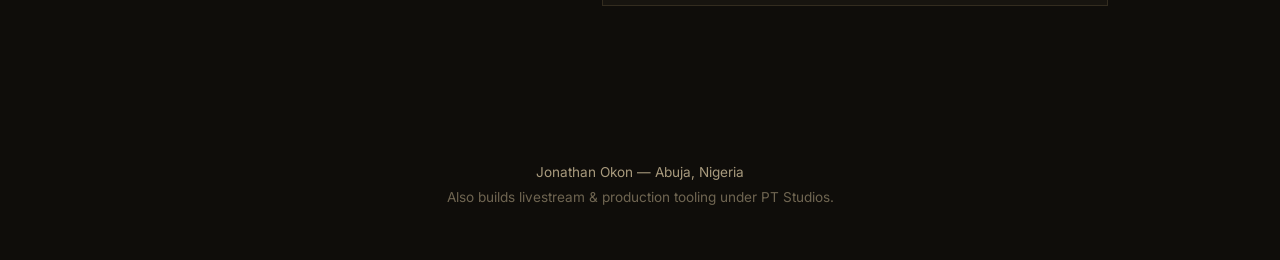
==== commit 11e3eec0: "Update index.html" ====
--- a/index.html
+++ b/index.html
@@ -144,7 +144,7 @@
 
       <div class="recommendation-card">
         <blockquote>
-          <p>&ldquo;Okon Eyo Jonathan proved to be reliable, resourceful, and hardworking. He quickly adapted to our work environment&nbsp;&hellip; Beyond technical competence, [he] displayed excellent communication skills, a collaborative spirit, and a high level of integrity&nbsp;&hellip; showing maturity and professionalism that stood out for someone still in school.&rdquo;</p>
+          <p>&ldquo;Okon Eyo Jonathan proved to be reliable, resourceful, and hardworking. He quickly adapted to our work environment&nbsp;&hellip; Beyond technical competence, he displayed excellent communication skills, a collaborative spirit, and a high level of integrity&nbsp;&hellip; showing maturity and professionalism that stood out for someone still in school.&rdquo;</p>
         </blockquote>
         <div class="recommendation-attribution">
           <span class="recommendation-name">Engr. Oyinloye Adekunle Lanre</span>
--- a/css/style.css
+++ b/css/style.css
@@ -214,29 +214,39 @@
 .competency-col ul li:last-child{ border-bottom:none; }
 
 /* ==========================================================
-   Recommendation pull-quote
+   Recommendation pull-quotes
    ========================================================== */
 .recommendation{
   border-top:1px solid var(--line);
   border-bottom:1px solid var(--line);
-  text-align:center;
   padding-top:clamp(56px,8vw,88px);
   padding-bottom:clamp(56px,8vw,88px);
 }
+.recommendation-grid{
+  display:grid;
+  grid-template-columns:1fr 1fr;
+  gap:clamp(32px,5vw,64px);
+  text-align:center;
+}
+.recommendation-card{
+  display:flex;
+  flex-direction:column;
+  align-items:center;
+}
 .recommendation blockquote{
   margin:0 auto;
-  max-width:64ch;
+  max-width:48ch;
 }
 .recommendation blockquote p{
   font-family:var(--serif);
   font-style:italic;
-  font-size:clamp(1.25rem,2.6vw,1.7rem);
+  font-size:clamp(1.1rem,2vw,1.35rem);
   line-height:1.45;
   color:var(--paper);
   margin:0;
 }
 .recommendation-attribution{
-  margin-top:28px;
+  margin-top:24px;
   display:flex;
   flex-direction:column;
   gap:4px;
@@ -263,6 +273,17 @@
   cursor:pointer;
 }
 .recommendation-link:hover, .recommendation-link:focus-visible{ color:#dcb75e; }
+
+@media (max-width: 820px){
+  .recommendation-grid{
+    grid-template-columns:1fr;
+    gap:48px;
+  }
+  .recommendation-card:first-child{
+    padding-bottom:48px;
+    border-bottom:1px solid var(--line);
+  }
+}
 
 /* ==========================================================
    Experience timeline
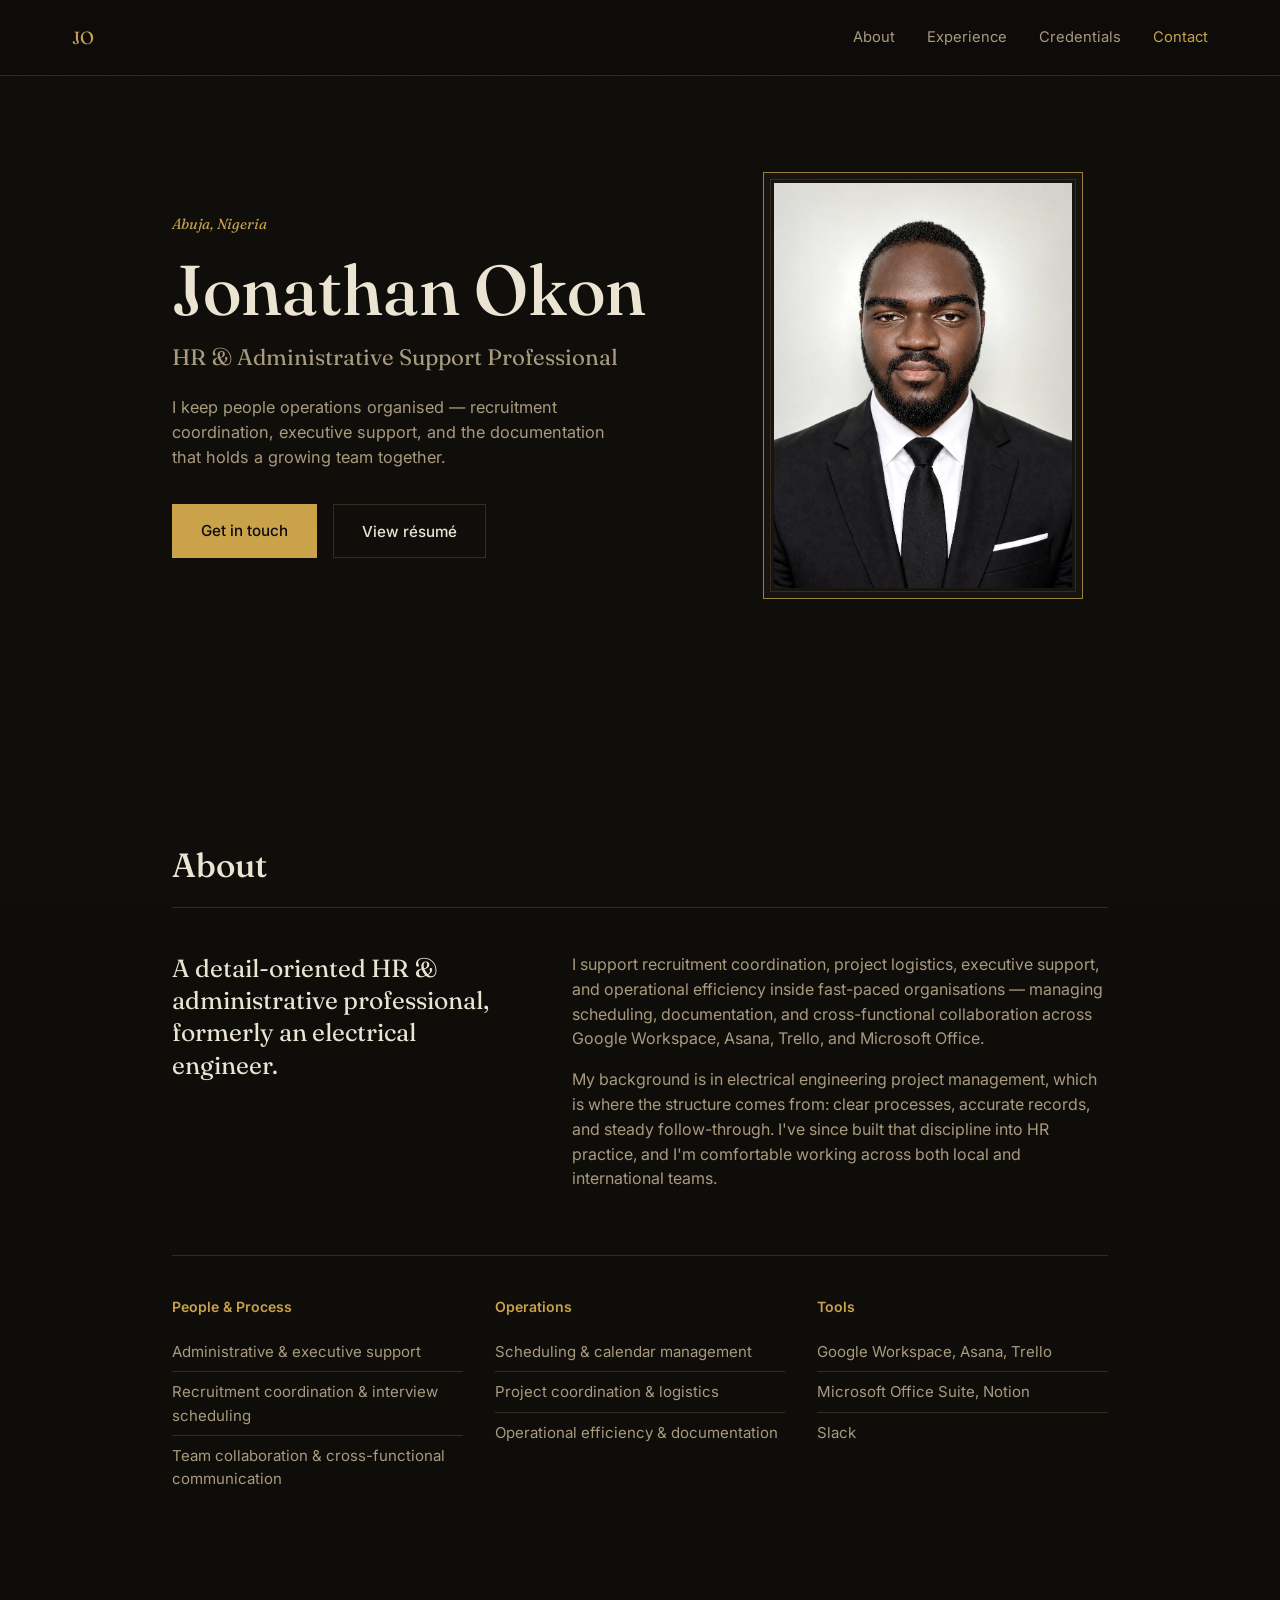
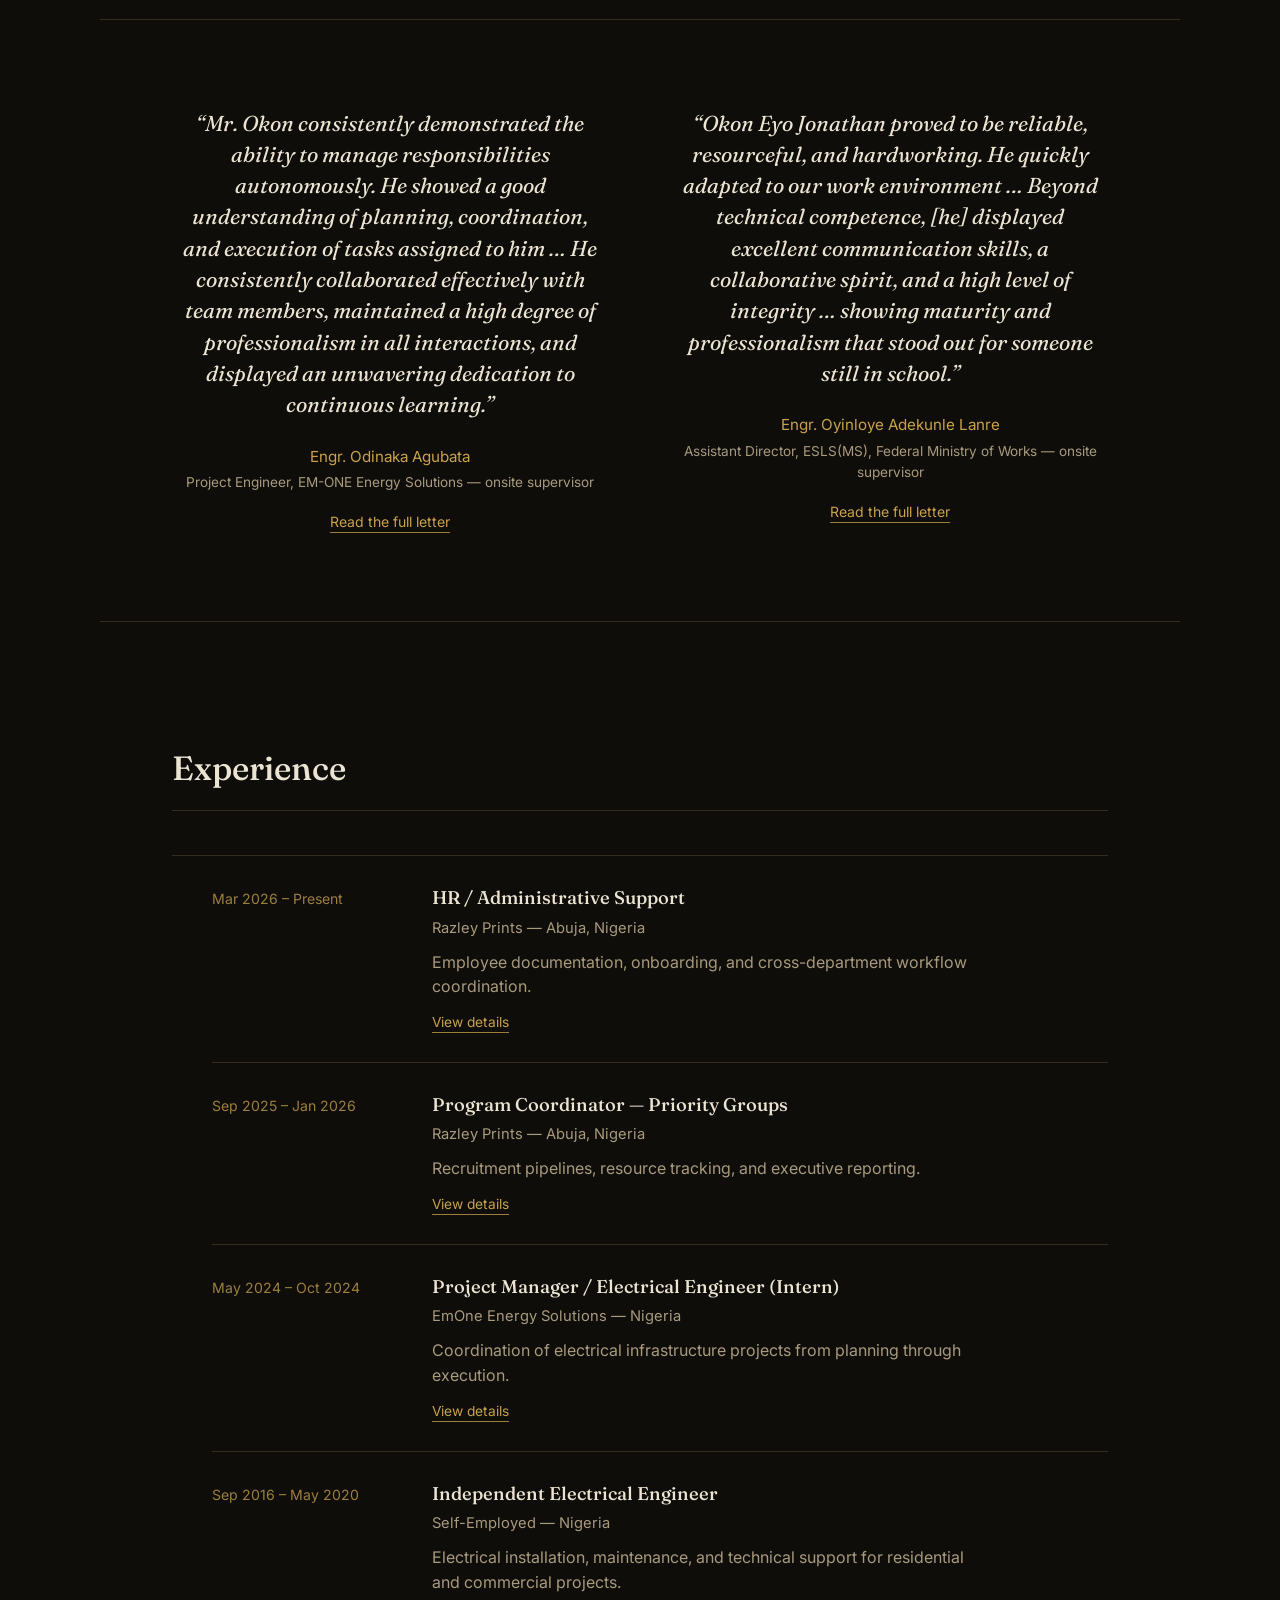
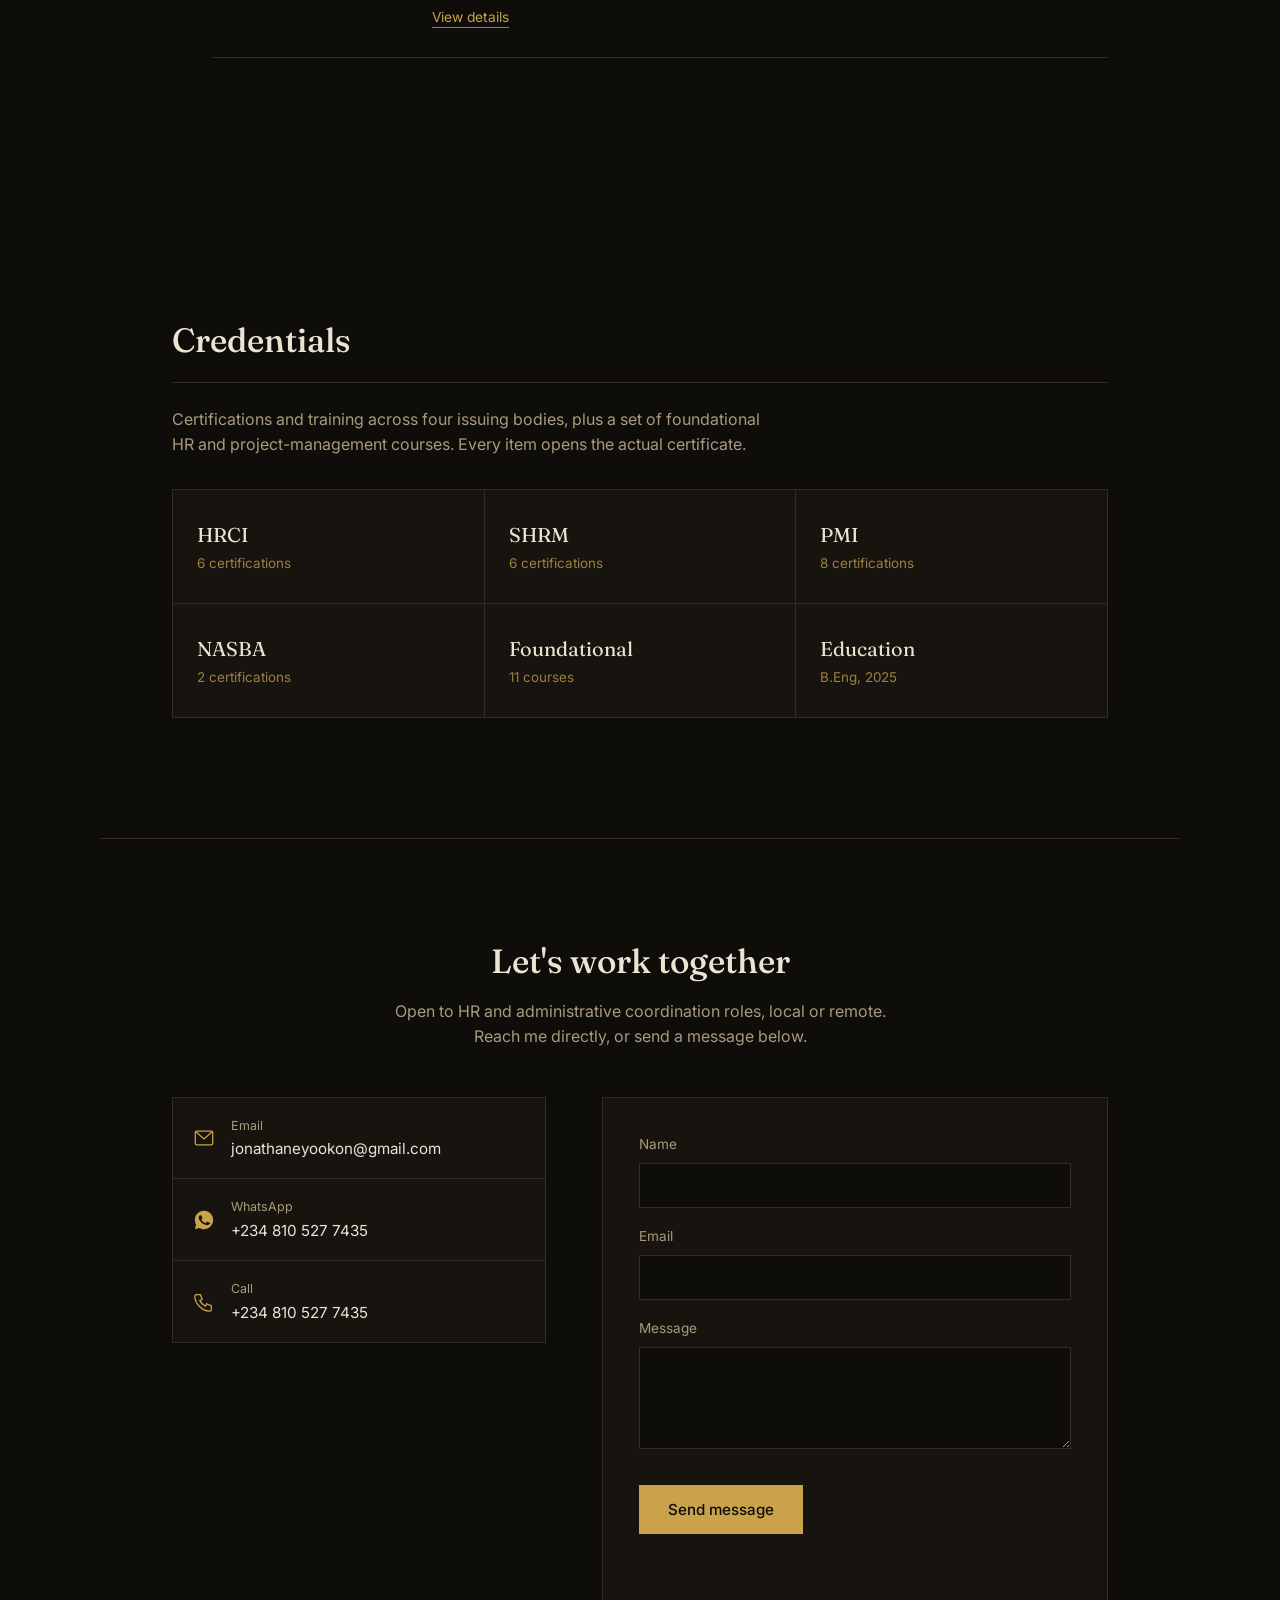
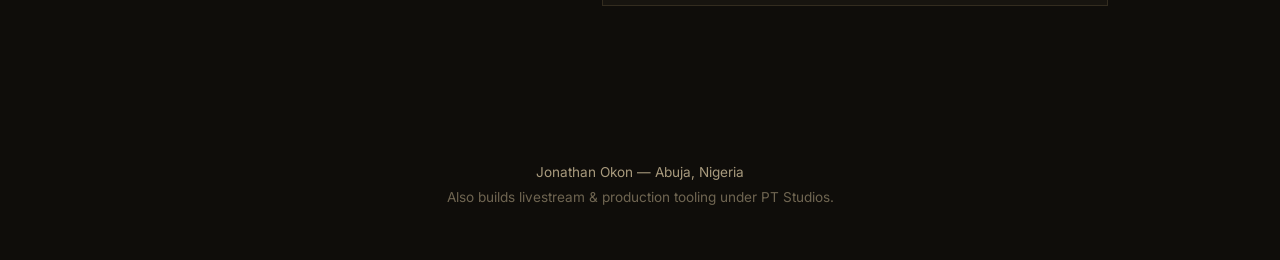
==== commit 397ef9da: "Add files via upload" ====
--- a/index.html
+++ b/index.html
@@ -144,7 +144,7 @@
 
       <div class="recommendation-card">
         <blockquote>
-          <p>&ldquo;Okon Eyo Jonathan proved to be reliable, resourceful, and hardworking. He quickly adapted to our work environment&nbsp;&hellip; Beyond technical competence, he displayed excellent communication skills, a collaborative spirit, and a high level of integrity&nbsp;&hellip; showing maturity and professionalism that stood out for someone still in school.&rdquo;</p>
+          <p>&ldquo;Okon Eyo Jonathan proved to be reliable, resourceful, and hardworking. He quickly adapted to our work environment&nbsp;&hellip; Beyond technical competence, [he] displayed excellent communication skills, a collaborative spirit, and a high level of integrity&nbsp;&hellip; showing maturity and professionalism that stood out for someone still in school.&rdquo;</p>
         </blockquote>
         <div class="recommendation-attribution">
           <span class="recommendation-name">Engr. Oyinloye Adekunle Lanre</span>
@@ -458,16 +458,19 @@
   <button class="modal-close" data-close-modal aria-label="Close">&times;</button>
   <p class="modal-kicker" id="pdf-modal-kicker">Document</p>
   <h3 id="pdf-modal-title">Loading…</h3>
-  <div class="pdf-frame-wrap">
-    <iframe id="pdf-frame" title="Document preview" src="" loading="lazy"></iframe>
+  <div class="pdf-preview-card">
+    <span class="pdf-preview-icon" aria-hidden="true">
+      <svg viewBox="0 0 24 24" fill="none" stroke="currentColor" stroke-width="1.3"><path d="M6 2h9l5 5v15H6z"/><path d="M15 2v5h5"/><path d="M9 13h6M9 16.5h6M9 9.5h2"/></svg>
+    </span>
+    <p class="pdf-preview-note">Opens in your browser's own PDF viewer, in a new tab.</p>
   </div>
   <div class="pdf-modal-actions">
-    <a class="btn btn-gold" id="pdf-download" href="#" download>Download PDF</a>
-    <p class="pdf-fallback-note">Preview not loading? The download link above opens the same file directly.</p>
+    <a class="btn btn-gold" id="pdf-open" href="#" target="_blank" rel="noopener">Open document</a>
+    <a class="btn btn-line" id="pdf-download" href="#" download>Download PDF</a>
   </div>
 </div>
 
 <script src="https://www.google.com/recaptcha/api.js" async defer></script>
 <script src="js/script.js"></script>
 </body>
-</html>
+</html>
--- a/css/style.css
+++ b/css/style.css
@@ -474,9 +474,10 @@
 
 .modal{
   position:fixed;
-  top:50%; left:50%;
-  transform:translate(-50%,-48%);
+  top:0; right:0; bottom:0; left:0;
+  margin:auto;
   width:min(560px, 90vw);
+  height:fit-content;
   max-height:82vh;
   overflow-y:auto;
   background:var(--panel);
@@ -484,11 +485,10 @@
   padding:clamp(28px,4vw,44px);
   z-index:60;
   opacity:0; visibility:hidden;
-  transition:opacity 0.25s ease, transform 0.25s ease;
+  transition:opacity 0.2s ease;
 }
 .modal.is-open{
   opacity:1; visibility:visible;
-  transform:translate(-50%,-50%);
 }
 .modal-close{
   position:absolute; top:16px; right:16px;
@@ -549,33 +549,34 @@
 
 /* Document viewer modal (certificates, résumé, recommendation letter) */
 .modal-pdf{
-  width:min(760px, 94vw);
-  max-height:90vh;
-}
-.pdf-frame-wrap{
-  margin:18px 0 20px;
-  height:min(60vh, 560px);
-  background:#e8e4da;
+  width:min(480px, 94vw);
+}
+.pdf-preview-card{
+  margin:22px 0 26px;
+  padding:32px 20px;
+  display:flex;
+  flex-direction:column;
+  align-items:center;
+  gap:14px;
+  text-align:center;
+  background:var(--panel-2);
   border:1px solid var(--line);
 }
-#pdf-frame{
-  width:100%;
-  height:100%;
-  border:0;
+.pdf-preview-icon{
+  width:40px; height:40px;
+  color:var(--gold-soft);
+}
+.pdf-preview-icon svg{ width:100%; height:100%; }
+.pdf-preview-note{
+  margin:0;
+  font-size:0.85rem;
+  color:var(--paper-dim);
 }
 .pdf-modal-actions{
   display:flex;
   align-items:center;
-  gap:16px;
+  gap:14px;
   flex-wrap:wrap;
-}
-.pdf-fallback-note{
-  margin:0;
-  font-size:0.8rem;
-  color:#6f6551;
-}
-@media (max-width: 600px){
-  .pdf-frame-wrap{ height:min(50vh, 420px); }
 }
 .modal-footnote{
   margin-top:20px;
@@ -634,4 +635,4 @@
   .timeline-link{ display:none; }
 
   .site-footer{ color:#555; }
-}
+}
